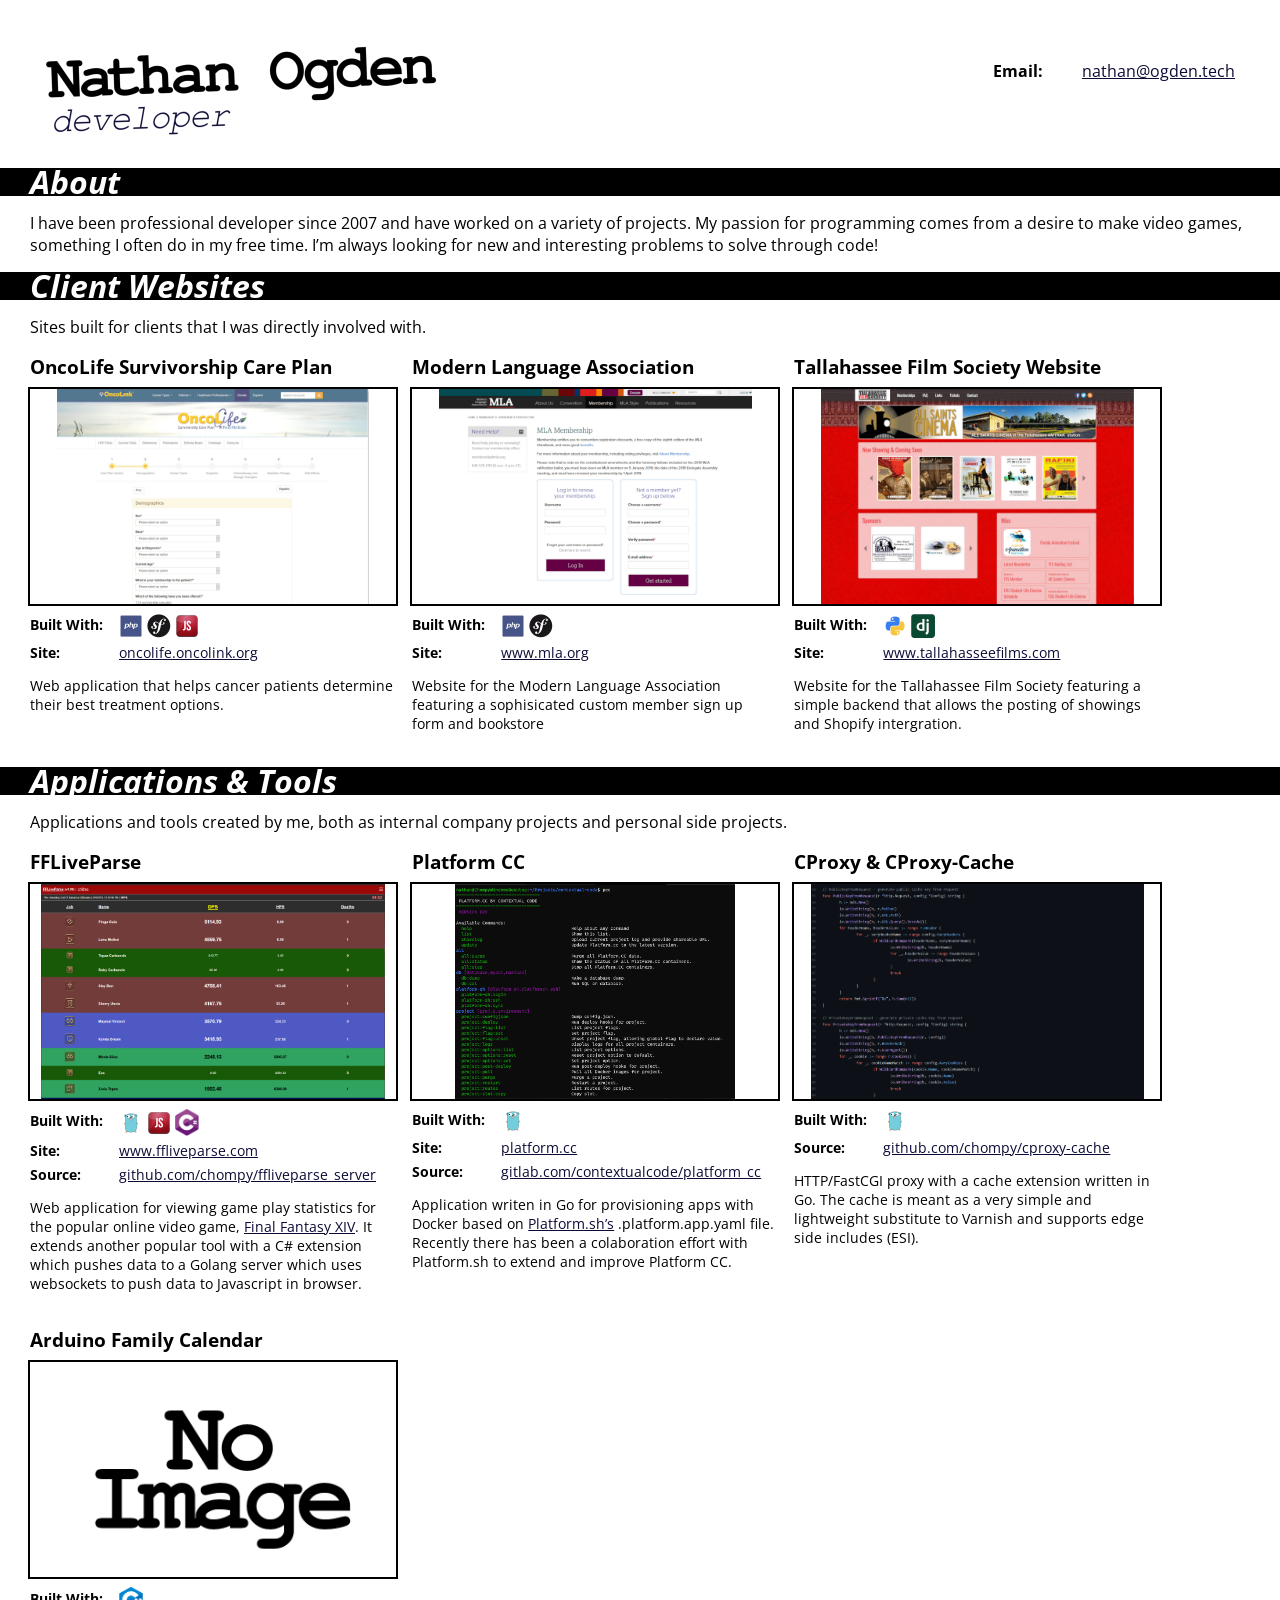
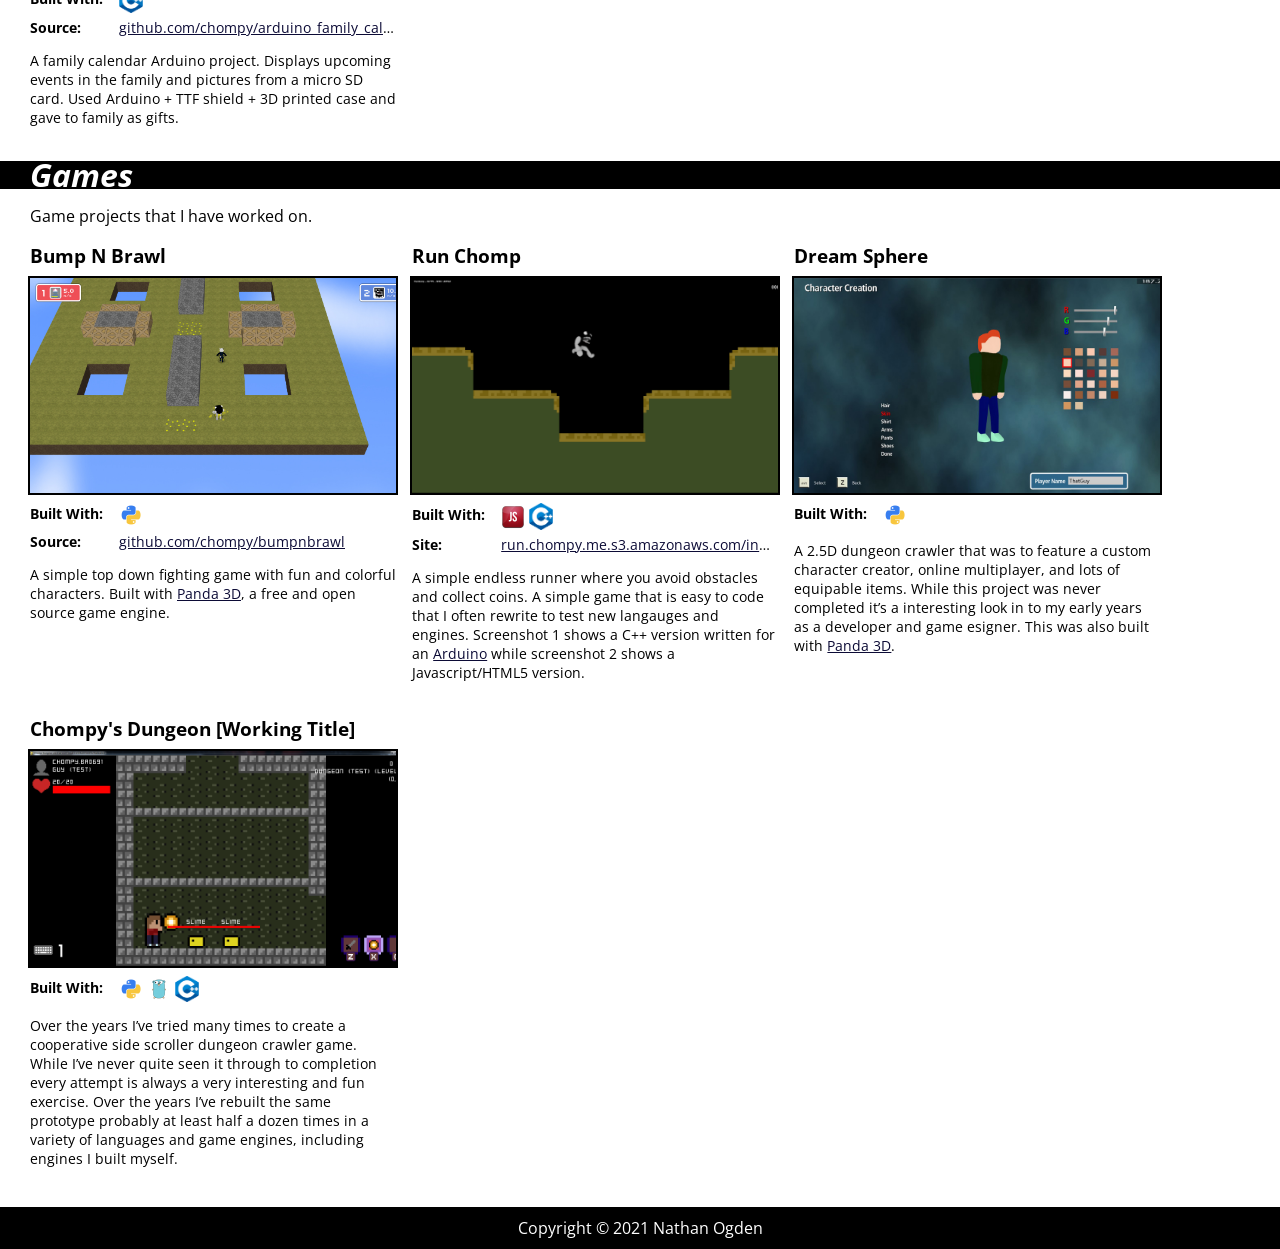
==== index.html @ 4680f582 "initial commit, translated personal website to go static site generator" ====
<!DOCTYPE html>
<html>
    <head>
        <title>Nathan Ogden</title>
        <link rel="apple-touch-icon" sizes="180x180" href="static/img/apple-touch-icon.png">
        <link rel="icon" type="image/png" sizes="32x32" href="static/img/favicon-32x32.png">
        <link rel="icon" type="image/png" sizes="16x16" href="static/img/favicon-16x16.png">
        <link rel="manifest" href="static/img/site.webmanifest">
        <link rel="mask-icon" href="static/img/safari-pinned-tab.svg" color="#000000">
        <meta name="msapplication-TileColor" content="#00aba9">
        <meta name="theme-color" content="#ffffff">
        <meta name="viewport" content="width=device-width, initial-scale=1">
        <link href="https://fonts.googleapis.com/css?family=Open+Sans:400,400i,700i&display=swap" rel="stylesheet"> 
        <link rel="stylesheet" type="text/css" href="static/css/site.css" />
    </head>
    <body>
        <div id="container">
            <div id="head">
                <img src="static/img/logo.png" alt="Nathan Ogden - Developer" title="Nathan Ogden - Developer" />
                <div id="contact">
                    <div class="value">
                        <strong>Email:</strong>
                        <a href="mailto:nathan@ogden.tech">nathan@ogden.tech</a>
                    </div>
                </div>
            </div>
            <div id="intro">
                <h2>About</h2>
                <p>
                    <p>I have been professional developer since 2007 and have worked on a variety of projects. My
passion for programming comes from a desire to make video games, something I often do in my
free time. I&rsquo;m always looking for new and interesting problems to solve through code!</p>

                </p>
            </div>
            <div id="portfolio">
                
                    <div class="category category-client">
                        <h2>Client Websites</h2>
                        <p><p>Sites built for clients that I was directly involved with.</p>
</p>
                        <div class="items">
                            
                                
                                    <div class="item">
                                        <h3>OncoLife Survivorship Care Plan</h3>
                                        <div class="images">
                                            
                                            
                                                <a data-fslightbox="OncoLife Survivorship Care Plan" href="static/img/screenshots/oncolife1.jpg">
                                                    <img src="static/img/screenshots/oncolife1.jpg" />
                                                </a>
                                            
                                            
                                        </div>
                                        <div class="tags value">
                                            <strong>Built With:</strong>
                                            
                                                <img src="static/img/langs/php.png" alt="php" title="php" />
                                            
                                                <img src="static/img/langs/symfony.png" alt="symfony" title="symfony" />
                                            
                                                <img src="static/img/langs/javascript.png" alt="javascript" title="javascript" />
                                            
                                        </div>
                                        
                                            <div class="url value">
                                                <strong>Site:</strong>
                                                <a href="https://oncolife.oncolink.org">oncolife.oncolink.org</a>
                                            </div>
                                        
                                        
                                                                                
                                            <div class="desc"><p><p>Web application that helps cancer patients determine their best treatment options.</p>
</p></div>
                                        

                                    </div>
                                
                            
                                
                                    <div class="item">
                                        <h3>Modern Language Association</h3>
                                        <div class="images">
                                            
                                            
                                                <a data-fslightbox="Modern Language Association" href="static/img/screenshots/mla1.jpg">
                                                    <img src="static/img/screenshots/mla1.jpg" />
                                                </a>
                                            
                                            
                                        </div>
                                        <div class="tags value">
                                            <strong>Built With:</strong>
                                            
                                                <img src="static/img/langs/php.png" alt="php" title="php" />
                                            
                                                <img src="static/img/langs/symfony.png" alt="symfony" title="symfony" />
                                            
                                        </div>
                                        
                                            <div class="url value">
                                                <strong>Site:</strong>
                                                <a href="https://www.mla.org">www.mla.org</a>
                                            </div>
                                        
                                        
                                                                                
                                            <div class="desc"><p><p>Website for the Modern Language Association featuring a sophisicated custom member sign up form and bookstore</p>
</p></div>
                                        

                                    </div>
                                
                            
                                
                                    <div class="item">
                                        <h3>Tallahassee Film Society Website</h3>
                                        <div class="images">
                                            
                                            
                                                <a data-fslightbox="Tallahassee Film Society Website" href="static/img/screenshots/tfs1.jpg">
                                                    <img src="static/img/screenshots/tfs1.jpg" />
                                                </a>
                                            
                                            
                                        </div>
                                        <div class="tags value">
                                            <strong>Built With:</strong>
                                            
                                                <img src="static/img/langs/python.png" alt="python" title="python" />
                                            
                                                <img src="static/img/langs/django.png" alt="django" title="django" />
                                            
                                        </div>
                                        
                                            <div class="url value">
                                                <strong>Site:</strong>
                                                <a href="https://www.tallahasseefilms.com">www.tallahasseefilms.com</a>
                                            </div>
                                        
                                        
                                                                                
                                            <div class="desc"><p><p>Website for the Tallahassee Film Society featuring a simple backend that allows the posting of showings and Shopify intergration.</p>
</p></div>
                                        

                                    </div>
                                
                            
                                
                            
                                
                            
                                
                            
                                
                            
                                
                            
                                
                            
                                
                            
                                
                            
                        </div>
                    </div>
                
                    <div class="category category-app">
                        <h2>Applications &amp; Tools</h2>
                        <p><p>Applications and tools created by me, both as internal company projects and personal side projects.</p>
</p>
                        <div class="items">
                            
                                
                            
                                
                            
                                
                            
                                
                                    <div class="item">
                                        <h3>FFLiveParse</h3>
                                        <div class="images">
                                            
                                            
                                                <a data-fslightbox="FFLiveParse" href="static/img/screenshots/ffliveparse1.png">
                                                    <img src="static/img/screenshots/ffliveparse1.png" />
                                                </a>
                                            
                                                <a data-fslightbox="FFLiveParse" href="static/img/screenshots/ffliveparse2.png">
                                                    <img src="static/img/screenshots/ffliveparse2.png" />
                                                </a>
                                            
                                            
                                        </div>
                                        <div class="tags value">
                                            <strong>Built With:</strong>
                                            
                                                <img src="static/img/langs/golang.png" alt="golang" title="golang" />
                                            
                                                <img src="static/img/langs/javascript.png" alt="javascript" title="javascript" />
                                            
                                                <img src="static/img/langs/csharp.png" alt="csharp" title="csharp" />
                                            
                                        </div>
                                        
                                            <div class="url value">
                                                <strong>Site:</strong>
                                                <a href="https://www.ffliveparse.com">www.ffliveparse.com</a>
                                            </div>
                                        
                                        
                                        <div class="git value">
                                            <strong>Source:</strong>
                                            <a href="https://github.com/chompy/ffliveparse_server">github.com/chompy/ffliveparse_server</a>
                                        </div>
                                        
                                                                                
                                            <div class="desc"><p><p>Web application for viewing game play statistics for the popular online video game,
<a href="https://www.finalfantasyxiv.com/">Final Fantasy XIV</a>. It extends another popular
tool with a C# extension which pushes data to a Golang server which uses websockets
to push data to Javascript in browser.</p>
</p></div>
                                        

                                    </div>
                                
                            
                                
                                    <div class="item">
                                        <h3>Platform CC</h3>
                                        <div class="images">
                                            
                                            
                                                <a data-fslightbox="Platform CC" href="static/img/screenshots/pcc1.png">
                                                    <img src="static/img/screenshots/pcc1.png" />
                                                </a>
                                            
                                            
                                        </div>
                                        <div class="tags value">
                                            <strong>Built With:</strong>
                                            
                                                <img src="static/img/langs/golang.png" alt="golang" title="golang" />
                                            
                                        </div>
                                        
                                            <div class="url value">
                                                <strong>Site:</strong>
                                                <a href="https://platform.cc">platform.cc</a>
                                            </div>
                                        
                                        
                                        <div class="git value">
                                            <strong>Source:</strong>
                                            <a href="https://gitlab.com/contextualcode/platform_cc">gitlab.com/contextualcode/platform_cc</a>
                                        </div>
                                        
                                                                                
                                            <div class="desc"><p><p>Application writen in Go for provisioning apps with Docker based on <a href="https://platform.sh/">Platform.sh&rsquo;s</a> .platform.app.yaml file.
Recently there has been a colaboration effort with Platform.sh to extend and improve Platform CC.</p>
</p></div>
                                        

                                    </div>
                                
                            
                                
                                    <div class="item">
                                        <h3>CProxy &amp; CProxy-Cache</h3>
                                        <div class="images">
                                            
                                            
                                                <a data-fslightbox="CProxy &amp; CProxy-Cache" href="static/img/screenshots/cproxy1.png">
                                                    <img src="static/img/screenshots/cproxy1.png" />
                                                </a>
                                            
                                            
                                        </div>
                                        <div class="tags value">
                                            <strong>Built With:</strong>
                                            
                                                <img src="static/img/langs/golang.png" alt="golang" title="golang" />
                                            
                                        </div>
                                        
                                        
                                        <div class="git value">
                                            <strong>Source:</strong>
                                            <a href="https://github.com/chompy/cproxy-cache">github.com/chompy/cproxy-cache</a>
                                        </div>
                                        
                                                                                
                                            <div class="desc"><p><p>HTTP/FastCGI proxy with a cache extension written in Go. The cache is meant
as a very simple and lightweight substitute to Varnish and supports edge side includes (ESI).</p>
</p></div>
                                        

                                    </div>
                                
                            
                                
                                    <div class="item">
                                        <h3>Arduino Family Calendar</h3>
                                        <div class="images">
                                            
                                                <img src="/static/img/no_image.png" alt="No Image" />
                                            
                                        </div>
                                        <div class="tags value">
                                            <strong>Built With:</strong>
                                            
                                                <img src="static/img/langs/cpp.png" alt="cpp" title="cpp" />
                                            
                                        </div>
                                        
                                        
                                        <div class="git value">
                                            <strong>Source:</strong>
                                            <a href="https://github.com/chompy/arduino_family_calendar">github.com/chompy/arduino_family_calendar</a>
                                        </div>
                                        
                                                                                
                                            <div class="desc"><p><p>A family calendar Arduino project. Displays upcoming events in the family and pictures
from a micro SD card. Used Arduino + TTF shield + 3D printed case and gave to family as gifts.</p>
</p></div>
                                        

                                    </div>
                                
                            
                                
                            
                                
                            
                                
                            
                                
                            
                        </div>
                    </div>
                
                    <div class="category category-game">
                        <h2>Games</h2>
                        <p><p>Game projects that I have worked on.</p>
</p>
                        <div class="items">
                            
                                
                            
                                
                            
                                
                            
                                
                            
                                
                            
                                
                            
                                
                            
                                
                                    <div class="item">
                                        <h3>Bump N Brawl</h3>
                                        <div class="images">
                                            
                                            
                                                <a data-fslightbox="Bump N Brawl" href="static/img/screenshots/bnb1.jpg">
                                                    <img src="static/img/screenshots/bnb1.jpg" />
                                                </a>
                                            
                                                <a data-fslightbox="Bump N Brawl" href="static/img/screenshots/bnb2.jpg">
                                                    <img src="static/img/screenshots/bnb2.jpg" />
                                                </a>
                                            
                                                <a data-fslightbox="Bump N Brawl" href="static/img/screenshots/bnb3.jpg">
                                                    <img src="static/img/screenshots/bnb3.jpg" />
                                                </a>
                                            
                                                <a data-fslightbox="Bump N Brawl" href="static/img/screenshots/bnb4.jpg">
                                                    <img src="static/img/screenshots/bnb4.jpg" />
                                                </a>
                                            
                                            
                                        </div>
                                        <div class="tags value">
                                            <strong>Built With:</strong>
                                            
                                                <img src="static/img/langs/python.png" alt="python" title="python" />
                                            
                                        </div>
                                        
                                        
                                        <div class="git value">
                                            <strong>Source:</strong>
                                            <a href="https://github.com/chompy/bumpnbrawl">github.com/chompy/bumpnbrawl</a>
                                        </div>
                                        
                                                                                
                                            <div class="desc"><p><p>A simple top down fighting game with fun and colorful characters.
Built with <a href="https://www.panda3d.org/">Panda 3D</a>, a free and open source game engine.</p>
</p></div>
                                        

                                    </div>
                                
                            
                                
                                    <div class="item">
                                        <h3>Run Chomp</h3>
                                        <div class="images">
                                            
                                            
                                                <a data-fslightbox="Run Chomp" href="static/img/screenshots/rc1.png">
                                                    <img src="static/img/screenshots/rc1.png" />
                                                </a>
                                            
                                                <a data-fslightbox="Run Chomp" href="static/img/screenshots/rc2.jpg">
                                                    <img src="static/img/screenshots/rc2.jpg" />
                                                </a>
                                            
                                            
                                        </div>
                                        <div class="tags value">
                                            <strong>Built With:</strong>
                                            
                                                <img src="static/img/langs/javascript.png" alt="javascript" title="javascript" />
                                            
                                                <img src="static/img/langs/cpp.png" alt="cpp" title="cpp" />
                                            
                                        </div>
                                        
                                            <div class="url value">
                                                <strong>Site:</strong>
                                                <a href="https://run.chompy.me.s3.amazonaws.com/index.html">run.chompy.me.s3.amazonaws.com/index.html</a>
                                            </div>
                                        
                                        
                                                                                
                                            <div class="desc"><p><p>A simple endless runner where you avoid obstacles and collect coins. A simple
game that is easy to code that I often rewrite to test new langauges and
engines. Screenshot 1 shows a C++ version written for an <a href="https://www.arduino.cc/">Arduino</a>
while screenshot 2 shows a Javascript/HTML5 version.</p>
</p></div>
                                        

                                    </div>
                                
                            
                                
                                    <div class="item">
                                        <h3>Dream Sphere</h3>
                                        <div class="images">
                                            
                                            
                                                <a data-fslightbox="Dream Sphere" href="static/img/screenshots/ds1.jpg">
                                                    <img src="static/img/screenshots/ds1.jpg" />
                                                </a>
                                            
                                                <a data-fslightbox="Dream Sphere" href="static/img/screenshots/ds2.jpg">
                                                    <img src="static/img/screenshots/ds2.jpg" />
                                                </a>
                                            
                                            
                                        </div>
                                        <div class="tags value">
                                            <strong>Built With:</strong>
                                            
                                                <img src="static/img/langs/python.png" alt="python" title="python" />
                                            
                                        </div>
                                        
                                        
                                                                                
                                            <div class="desc"><p><p>A 2.5D dungeon crawler that was to feature a custom character creator, online
multiplayer, and lots of equipable items. While this project was never completed
it&rsquo;s a interesting look in to my early years as a developer and game
esigner. This was also built with <a href="https://www.panda3d.org/">Panda 3D</a>.</p>
</p></div>
                                        

                                    </div>
                                
                            
                                
                                    <div class="item">
                                        <h3>Chompy&#39;s Dungeon [Working Title]</h3>
                                        <div class="images">
                                            
                                            
                                                <a data-fslightbox="Chompy&#39;s Dungeon [Working Title]" href="static/img/screenshots/cd1.png">
                                                    <img src="static/img/screenshots/cd1.png" />
                                                </a>
                                            
                                                <a data-fslightbox="Chompy&#39;s Dungeon [Working Title]" href="static/img/screenshots/cd2.png">
                                                    <img src="static/img/screenshots/cd2.png" />
                                                </a>
                                            
                                                <a data-fslightbox="Chompy&#39;s Dungeon [Working Title]" href="static/img/screenshots/cd3.png">
                                                    <img src="static/img/screenshots/cd3.png" />
                                                </a>
                                            
                                            
                                        </div>
                                        <div class="tags value">
                                            <strong>Built With:</strong>
                                            
                                                <img src="static/img/langs/python.png" alt="python" title="python" />
                                            
                                                <img src="static/img/langs/golang.png" alt="golang" title="golang" />
                                            
                                                <img src="static/img/langs/cpp.png" alt="cpp" title="cpp" />
                                            
                                        </div>
                                        
                                        
                                                                                
                                            <div class="desc"><p><p>Over the years I&rsquo;ve tried many times to create a cooperative side scroller
dungeon crawler game. While I&rsquo;ve never quite seen it through to completion
every attempt is always a very interesting and fun exercise. Over the years
I&rsquo;ve rebuilt the same prototype probably at least half a dozen times in a
variety of languages and game engines, including engines I built myself.</p>
</p></div>
                                        

                                    </div>
                                
                            
                        </div>
                    </div>
                
            </div>
            <div id="footer">
                Copyright &copy; 2021 Nathan Ogden
            </div>
        </div>
        <script type="text/javascript" src="static/js/fslightbox.js"></script>
    </body>
</html>
---- static/css/site.css ----
html, body {
    margin: 0;
    font-family: 'Open Sans', 'Lucida Sans', 'Lucida Sans Regular', 'Lucida Grande', 'Lucida Sans Unicode', Geneva, Verdana, sans-serif;
}

a, a:hover, a:visited {
    color: #0c0b36;
}

h2 {
    font-family: 'Open Sans', 'Lucida Sans', 'Lucida Sans Regular', 'Lucida Grande', 'Lucida Sans Unicode', Geneva, Verdana, sans-serif;
    font-style: italic;
    font-weight: bold;
    font-size: 32px;
    max-height: 30px;
    line-height: 27px;
    padding: 0;
    margin: 0;
    background: #000;
    color: #fff;
    border-bottom: 1px solid #000;
    box-shadow: -31px 0px 0px #000, 31px 0px 0px #000;
    max-height: 30px;
    line-height: 27px;
}

.perfundo__image {
    background-repeat: no-repeat;
    background-position: center center;
    background-size: contain;
}

.value {
    font-size: 14px;
}

.value strong {
    display: inline-block;
    width: 85px;
    text-align: left;
}

#container {
    padding: 30px 30px;
    padding-bottom: 0px;
    max-width: 1920px;
    margin: auto;
}

#footer {
    background: #000;
    color: #fff;
    text-align: center;
    padding: 10px;
    box-shadow: -31px 0px 0px #000, 31px 0px 0px #000;
    margin-top: 5px;
}

#head img {
    max-width: 100%;
}

#head #contact {
    float: right;
    margin-top: 30px;
    margin-right: 15px;
}

#head #contact .value {
    font-size: 16px;
}

#intro {
    margin-top: 20px;
}

#portfolio .item {
    max-width: 30%;
    margin-right: 1%;
    display: inline-block;
    margin-bottom: 20px;
    vertical-align: top;
}

#portfolio .item h3 {
    margin: 0;
    margin-bottom: 10px;
}

#portfolio .item .value {
    margin-bottom: 5px;
    vertical-align: middle;
    white-space: nowrap;
    overflow: hidden;
    text-overflow: ellipsis;
}

#portfolio .item .images {
    margin-bottom: 10px;
    width: 100%;
    text-align: center;
    height: 215px;
    overflow: hidden;
    outline: 2px solid #000;
}

#portfolio .item .images a {
    display: none;
}

#portfolio .item .images a:first-child {
    display: block;
}

#portfolio .item .images img {
    max-height: 215px;
    vertical-align: middle;
}

#portfolio .item .tags img {
    max-width: 24px;
    vertical-align: middle;
}

#portfolio .item .desc {
    margin-top: 10px;
    word-wrap: break-word;
    font-size: 14px;
}

@media (max-width: 800px) {
    .value {
        margin-bottom: 5px;
    }
    .value strong {
        display: block;
    }
    #head #contact {
        margin-top: 10px;
    }
    #portfolio .item {
        max-width: 47%;
        margin-right: 2%;
    }
}

@media (max-width: 660px) {
    #head #contact {
        float: none;
    }

    #head #contact .value strong {
        display: inline-block;
    }    
}

@media (max-width: 480px) {
    #portfolio .item {
        max-width: 100%;
        margin-right: 0;
    }
}
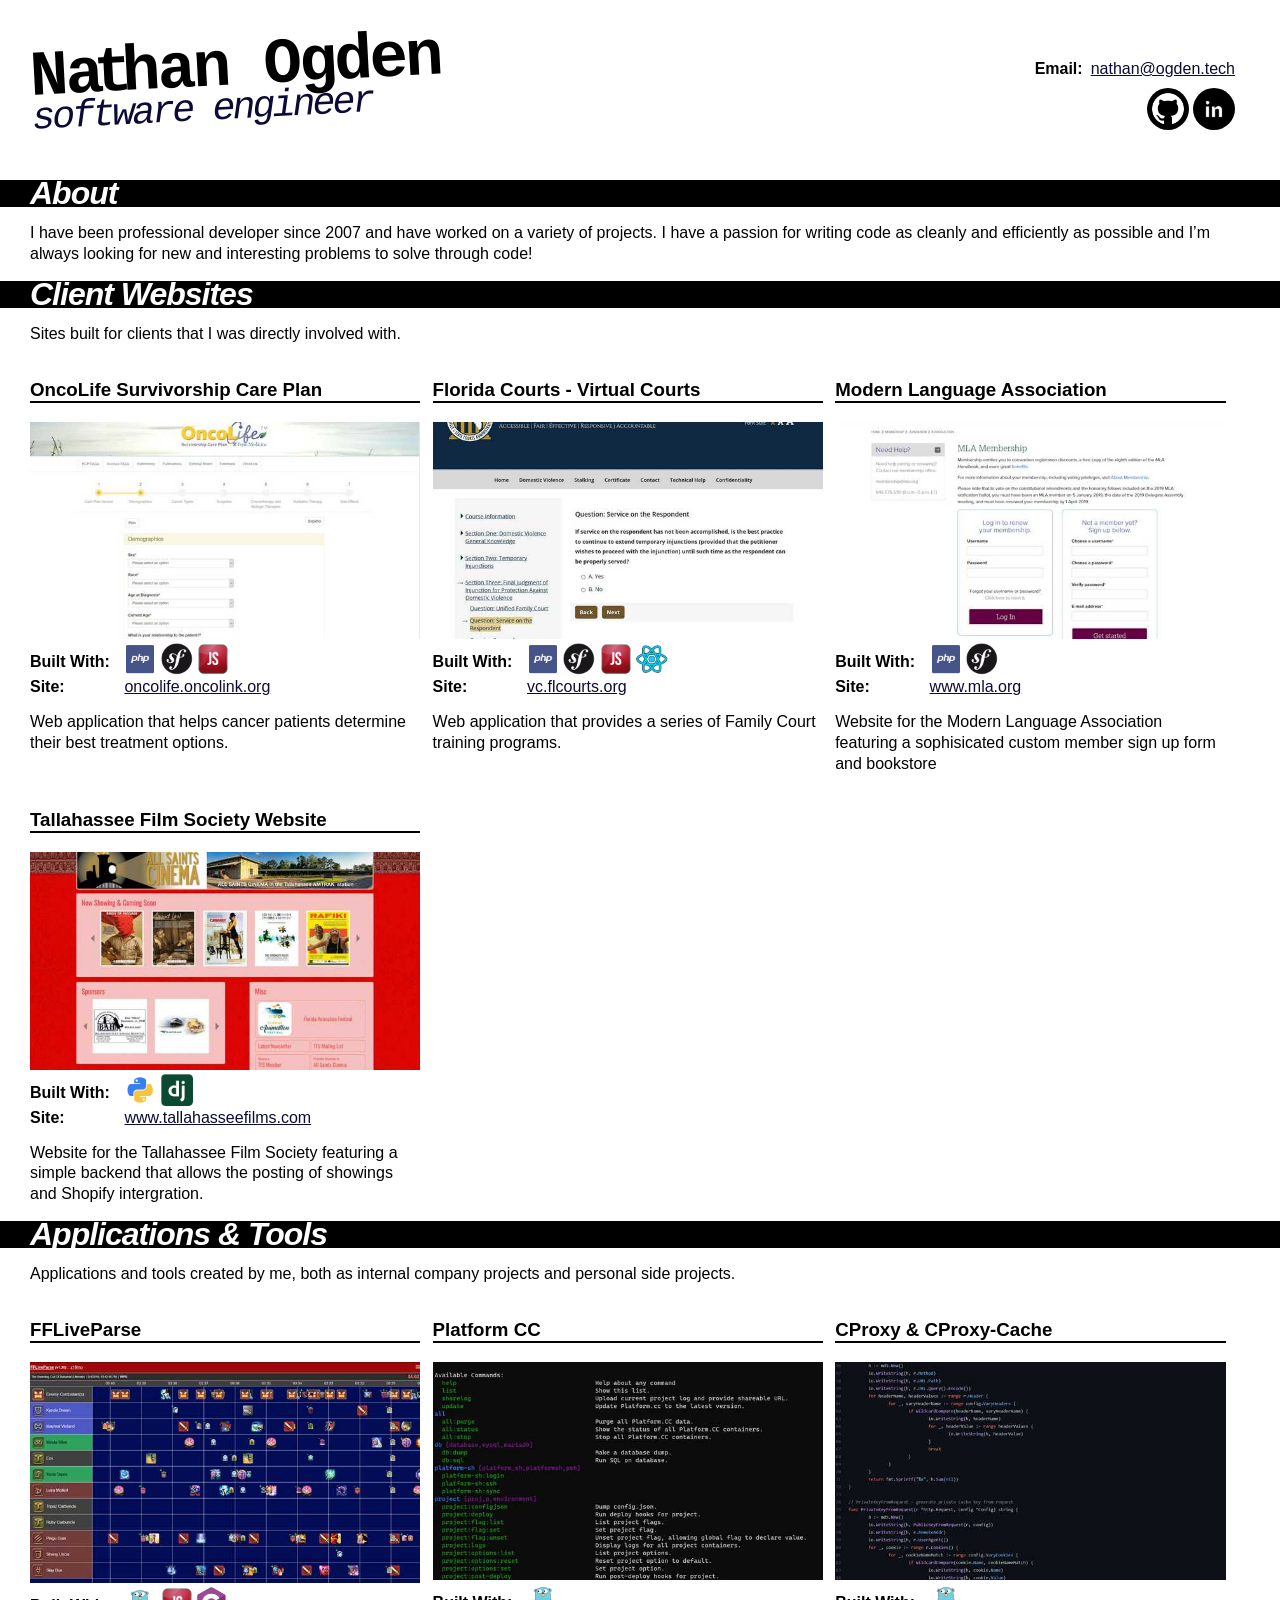
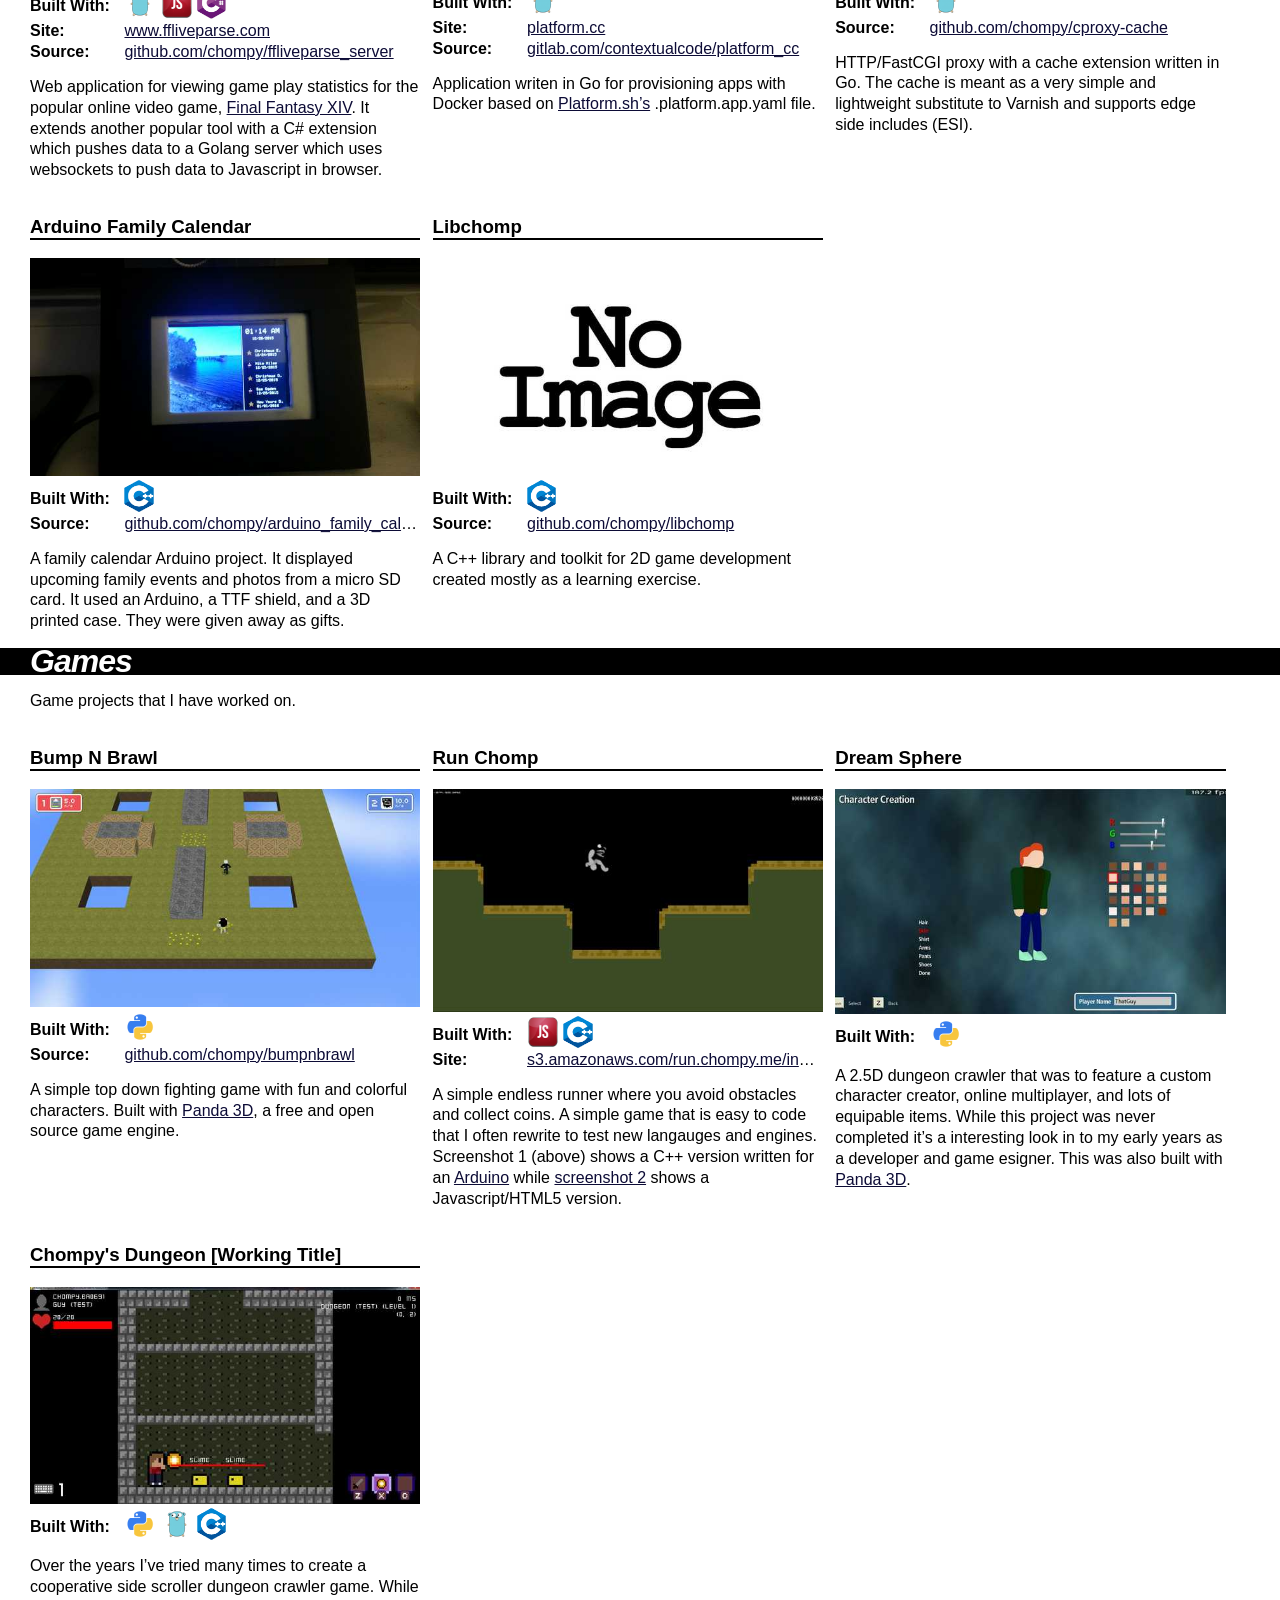
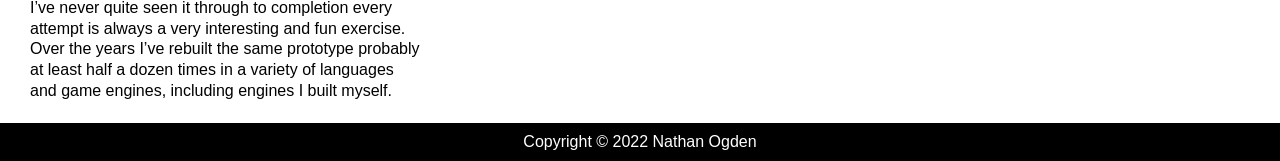
==== commit 202e3111: "built mini site generator, minify css, use shorted tags, ids, classes, images paths, etc; resize and" ====
--- a/index.html
+++ b/index.html
@@ -1,542 +1,58 @@
-<!DOCTYPE html>
-<html>
-    <head>
-        <title>Nathan Ogden</title>
-        <link rel="apple-touch-icon" sizes="180x180" href="static/img/apple-touch-icon.png">
-        <link rel="icon" type="image/png" sizes="32x32" href="static/img/favicon-32x32.png">
-        <link rel="icon" type="image/png" sizes="16x16" href="static/img/favicon-16x16.png">
-        <link rel="manifest" href="static/img/site.webmanifest">
-        <link rel="mask-icon" href="static/img/safari-pinned-tab.svg" color="#000000">
-        <meta name="msapplication-TileColor" content="#00aba9">
-        <meta name="theme-color" content="#ffffff">
-        <meta name="viewport" content="width=device-width, initial-scale=1">
-        <link href="https://fonts.googleapis.com/css?family=Open+Sans:400,400i,700i&display=swap" rel="stylesheet"> 
-        <link rel="stylesheet" type="text/css" href="static/css/site.css" />
-    </head>
-    <body>
-        <div id="container">
-            <div id="head">
-                <img src="static/img/logo.png" alt="Nathan Ogden - Developer" title="Nathan Ogden - Developer" />
-                <div id="contact">
-                    <div class="value">
-                        <strong>Email:</strong>
-                        <a href="mailto:nathan@ogden.tech">nathan@ogden.tech</a>
-                    </div>
-                </div>
-            </div>
-            <div id="intro">
-                <h2>About</h2>
-                <p>
-                    <p>I have been professional developer since 2007 and have worked on a variety of projects. My
-passion for programming comes from a desire to make video games, something I often do in my
-free time. I&rsquo;m always looking for new and interesting problems to solve through code!</p>
-
-                </p>
-            </div>
-            <div id="portfolio">
-                
-                    <div class="category category-client">
-                        <h2>Client Websites</h2>
-                        <p><p>Sites built for clients that I was directly involved with.</p>
-</p>
-                        <div class="items">
-                            
-                                
-                                    <div class="item">
-                                        <h3>OncoLife Survivorship Care Plan</h3>
-                                        <div class="images">
-                                            
-                                            
-                                                <a data-fslightbox="OncoLife Survivorship Care Plan" href="static/img/screenshots/oncolife1.jpg">
-                                                    <img src="static/img/screenshots/oncolife1.jpg" />
-                                                </a>
-                                            
-                                            
-                                        </div>
-                                        <div class="tags value">
-                                            <strong>Built With:</strong>
-                                            
-                                                <img src="static/img/langs/php.png" alt="php" title="php" />
-                                            
-                                                <img src="static/img/langs/symfony.png" alt="symfony" title="symfony" />
-                                            
-                                                <img src="static/img/langs/javascript.png" alt="javascript" title="javascript" />
-                                            
-                                        </div>
-                                        
-                                            <div class="url value">
-                                                <strong>Site:</strong>
-                                                <a href="https://oncolife.oncolink.org">oncolife.oncolink.org</a>
-                                            </div>
-                                        
-                                        
-                                                                                
-                                            <div class="desc"><p><p>Web application that helps cancer patients determine their best treatment options.</p>
-</p></div>
-                                        
-
-                                    </div>
-                                
-                            
-                                
-                                    <div class="item">
-                                        <h3>Modern Language Association</h3>
-                                        <div class="images">
-                                            
-                                            
-                                                <a data-fslightbox="Modern Language Association" href="static/img/screenshots/mla1.jpg">
-                                                    <img src="static/img/screenshots/mla1.jpg" />
-                                                </a>
-                                            
-                                            
-                                        </div>
-                                        <div class="tags value">
-                                            <strong>Built With:</strong>
-                                            
-                                                <img src="static/img/langs/php.png" alt="php" title="php" />
-                                            
-                                                <img src="static/img/langs/symfony.png" alt="symfony" title="symfony" />
-                                            
-                                        </div>
-                                        
-                                            <div class="url value">
-                                                <strong>Site:</strong>
-                                                <a href="https://www.mla.org">www.mla.org</a>
-                                            </div>
-                                        
-                                        
-                                                                                
-                                            <div class="desc"><p><p>Website for the Modern Language Association featuring a sophisicated custom member sign up form and bookstore</p>
-</p></div>
-                                        
-
-                                    </div>
-                                
-                            
-                                
-                                    <div class="item">
-                                        <h3>Tallahassee Film Society Website</h3>
-                                        <div class="images">
-                                            
-                                            
-                                                <a data-fslightbox="Tallahassee Film Society Website" href="static/img/screenshots/tfs1.jpg">
-                                                    <img src="static/img/screenshots/tfs1.jpg" />
-                                                </a>
-                                            
-                                            
-                                        </div>
-                                        <div class="tags value">
-                                            <strong>Built With:</strong>
-                                            
-                                                <img src="static/img/langs/python.png" alt="python" title="python" />
-                                            
-                                                <img src="static/img/langs/django.png" alt="django" title="django" />
-                                            
-                                        </div>
-                                        
-                                            <div class="url value">
-                                                <strong>Site:</strong>
-                                                <a href="https://www.tallahasseefilms.com">www.tallahasseefilms.com</a>
-                                            </div>
-                                        
-                                        
-                                                                                
-                                            <div class="desc"><p><p>Website for the Tallahassee Film Society featuring a simple backend that allows the posting of showings and Shopify intergration.</p>
-</p></div>
-                                        
-
-                                    </div>
-                                
-                            
-                                
-                            
-                                
-                            
-                                
-                            
-                                
-                            
-                                
-                            
-                                
-                            
-                                
-                            
-                                
-                            
-                        </div>
-                    </div>
-                
-                    <div class="category category-app">
-                        <h2>Applications &amp; Tools</h2>
-                        <p><p>Applications and tools created by me, both as internal company projects and personal side projects.</p>
-</p>
-                        <div class="items">
-                            
-                                
-                            
-                                
-                            
-                                
-                            
-                                
-                                    <div class="item">
-                                        <h3>FFLiveParse</h3>
-                                        <div class="images">
-                                            
-                                            
-                                                <a data-fslightbox="FFLiveParse" href="static/img/screenshots/ffliveparse1.png">
-                                                    <img src="static/img/screenshots/ffliveparse1.png" />
-                                                </a>
-                                            
-                                                <a data-fslightbox="FFLiveParse" href="static/img/screenshots/ffliveparse2.png">
-                                                    <img src="static/img/screenshots/ffliveparse2.png" />
-                                                </a>
-                                            
-                                            
-                                        </div>
-                                        <div class="tags value">
-                                            <strong>Built With:</strong>
-                                            
-                                                <img src="static/img/langs/golang.png" alt="golang" title="golang" />
-                                            
-                                                <img src="static/img/langs/javascript.png" alt="javascript" title="javascript" />
-                                            
-                                                <img src="static/img/langs/csharp.png" alt="csharp" title="csharp" />
-                                            
-                                        </div>
-                                        
-                                            <div class="url value">
-                                                <strong>Site:</strong>
-                                                <a href="https://www.ffliveparse.com">www.ffliveparse.com</a>
-                                            </div>
-                                        
-                                        
-                                        <div class="git value">
-                                            <strong>Source:</strong>
-                                            <a href="https://github.com/chompy/ffliveparse_server">github.com/chompy/ffliveparse_server</a>
-                                        </div>
-                                        
-                                                                                
-                                            <div class="desc"><p><p>Web application for viewing game play statistics for the popular online video game,
-<a href="https://www.finalfantasyxiv.com/">Final Fantasy XIV</a>. It extends another popular
+<!doctype html><title>Nathan Ogden</title><link rel=icon type=image/png href=i/f/32.png><meta name=viewport content="width=device-width,initial-scale=1"><style>html,body{margin:0;font-family:sans-serif;font-size:1em}a,a:hover,a:visited{color:#0c0b36}#b{padding:30px 30px 0;max-width:1920px;margin:auto}#h{height:170px}#c{float:right;margin:50px 15px 0 0;position:relative;z-index:2;text-align:right}#c b{margin:0 8px 0 0}#c img{margin:10px 0 0;background:#000;border-radius:32px;padding:5px;max-width:32px}#l{font-family:courier new,Courier,monospace;rotate:-3deg;font-size:4em;margin-top:-20px;letter-spacing:-3px}#l f{letter-spacing:-10px}#l i{color:#0c0b36;font-size:.6em;display:block;margin-top:-17px;letter-spacing:-3px}h2{color:#fff;font-size:32px;font-style:italic;background:#000;box-shadow:-31px 0 #000,31px 0 #000;margin:0;letter-spacing:-1px;line-height:27px}h3{border-bottom:2px solid #000}p{line-height:1.3em}.p{display:inline-block;width:32%;margin-right:1%;vertical-align:top}.p img{max-width:100%}.p .lang,.p .url,.p .git{margin-bottom:3px;white-space:nowrap;overflow:hidden;text-overflow:ellipsis}.p b{display:inline-block;width:90px}.p .lang img{max-height:32px;vertical-align:-8px}footer{background:#000;color:#fff;text-align:center;padding:10px;box-shadow:-31px 0 #000,31px 0 #000;margin-top:5px}</style><div id=b><div id=h><div id=c><b>Email:</b><a href=mailto:nathan@ogden.tech>nathan@ogden.tech</a><br><a href=//github.com/chompy><img src=[data-uri] alt=Github></a>
+<a href=//www.linkedin.com/in/nathan-ogden-75a2465b/><img src="[data-uri]" alt=LinkedIn></a></div><div id=l><b>N<f>at</f>han Ogden</b><i>software engineer</i></div></div><h2>About</h2><p><p>I have been professional developer since 2007 and have worked on a variety of projects. I have a passion for
+writing code as cleanly and efficiently as possible and I&rsquo;m always looking for new and interesting
+problems to solve through code!<h2>Client Websites</h2><p><p>Sites built for clients that I was directly involved with.<div class=p><h3>OncoLife Survivorship Care Plan</h3><a href=i/s/oncolife1.jpg target=_blank><img src="[data-uri]"></a><div class=lang><b>Built With:</b>
+<img src="[data-uri]" alt=php title=php>
+<img src=[data-uri] alt=symfony title=symfony>
+<img src=[data-uri] alt=javascript title=javascript></div><div class=url><b>Site:</b>
+<a href=//oncolife.oncolink.org>oncolife.oncolink.org</a></div><p><p>Web application that helps cancer patients determine their best treatment options.</div><div class=p><h3>Florida Courts - Virtual Courts</h3><a href=i/s/vc1.jpg target=_blank><img src=[data-uri]></a><div class=lang><b>Built With:</b>
+<img src="[data-uri]" alt=php title=php>
+<img src=[data-uri] alt=symfony title=symfony>
+<img src=[data-uri] alt=javascript title=javascript>
+<img src=[data-uri] alt=react title=react></div><div class=url><b>Site:</b>
+<a href=//vc.flcourts.org>vc.flcourts.org</a></div><p><p>Web application that provides a series of Family Court training programs.</div><div class=p><h3>Modern Language Association</h3><a href=i/s/mla1.jpg target=_blank><img src="[data-uri]"></a><div class=lang><b>Built With:</b>
+<img src="[data-uri]" alt=php title=php>
+<img src=[data-uri] alt=symfony title=symfony></div><div class=url><b>Site:</b>
+<a href=//www.mla.org>www.mla.org</a></div><p><p>Website for the Modern Language Association featuring a sophisicated custom member sign up form and bookstore</div><div class=p><h3>Tallahassee Film Society Website</h3><a href=i/s/tfs1.jpg target=_blank><img src=[data-uri]></a><div class=lang><b>Built With:</b>
+<img src=[data-uri] alt=python title=python>
+<img src="[data-uri]" alt=django title=django></div><div class=url><b>Site:</b>
+<a href=//www.tallahasseefilms.com>www.tallahasseefilms.com</a></div><p><p>Website for the Tallahassee Film Society featuring a simple backend that allows the posting of showings and Shopify intergration.</div><h2>Applications & Tools</h2><p><p>Applications and tools created by me, both as internal company projects and personal side projects.<div class=p><h3>FFLiveParse</h3><a href=i/s/ffliveparse2.png target=_blank><img src="[data-uri]"></a><div class=lang><b>Built With:</b>
+<img src=[data-uri] alt=golang title=golang>
+<img src=[data-uri] alt=javascript title=javascript>
+<img src="[data-uri]" alt=csharp title=csharp></div><div class=url><b>Site:</b>
+<a href=//www.ffliveparse.com>www.ffliveparse.com</a></div><div class=git><b>Source:</b>
+<a href=//github.com/chompy/ffliveparse_server>github.com/chompy/ffliveparse_server</a></div><p><p>Web application for viewing game play statistics for the popular online video game,
+<a href=https://www.finalfantasyxiv.com/>Final Fantasy XIV</a>. It extends another popular
 tool with a C# extension which pushes data to a Golang server which uses websockets
-to push data to Javascript in browser.</p>
-</p></div>
-                                        
-
-                                    </div>
-                                
-                            
-                                
-                                    <div class="item">
-                                        <h3>Platform CC</h3>
-                                        <div class="images">
-                                            
-                                            
-                                                <a data-fslightbox="Platform CC" href="static/img/screenshots/pcc1.png">
-                                                    <img src="static/img/screenshots/pcc1.png" />
-                                                </a>
-                                            
-                                            
-                                        </div>
-                                        <div class="tags value">
-                                            <strong>Built With:</strong>
-                                            
-                                                <img src="static/img/langs/golang.png" alt="golang" title="golang" />
-                                            
-                                        </div>
-                                        
-                                            <div class="url value">
-                                                <strong>Site:</strong>
-                                                <a href="https://platform.cc">platform.cc</a>
-                                            </div>
-                                        
-                                        
-                                        <div class="git value">
-                                            <strong>Source:</strong>
-                                            <a href="https://gitlab.com/contextualcode/platform_cc">gitlab.com/contextualcode/platform_cc</a>
-                                        </div>
-                                        
-                                                                                
-                                            <div class="desc"><p><p>Application writen in Go for provisioning apps with Docker based on <a href="https://platform.sh/">Platform.sh&rsquo;s</a> .platform.app.yaml file.
-Recently there has been a colaboration effort with Platform.sh to extend and improve Platform CC.</p>
-</p></div>
-                                        
-
-                                    </div>
-                                
-                            
-                                
-                                    <div class="item">
-                                        <h3>CProxy &amp; CProxy-Cache</h3>
-                                        <div class="images">
-                                            
-                                            
-                                                <a data-fslightbox="CProxy &amp; CProxy-Cache" href="static/img/screenshots/cproxy1.png">
-                                                    <img src="static/img/screenshots/cproxy1.png" />
-                                                </a>
-                                            
-                                            
-                                        </div>
-                                        <div class="tags value">
-                                            <strong>Built With:</strong>
-                                            
-                                                <img src="static/img/langs/golang.png" alt="golang" title="golang" />
-                                            
-                                        </div>
-                                        
-                                        
-                                        <div class="git value">
-                                            <strong>Source:</strong>
-                                            <a href="https://github.com/chompy/cproxy-cache">github.com/chompy/cproxy-cache</a>
-                                        </div>
-                                        
-                                                                                
-                                            <div class="desc"><p><p>HTTP/FastCGI proxy with a cache extension written in Go. The cache is meant
-as a very simple and lightweight substitute to Varnish and supports edge side includes (ESI).</p>
-</p></div>
-                                        
-
-                                    </div>
-                                
-                            
-                                
-                                    <div class="item">
-                                        <h3>Arduino Family Calendar</h3>
-                                        <div class="images">
-                                            
-                                                <img src="/static/img/no_image.png" alt="No Image" />
-                                            
-                                        </div>
-                                        <div class="tags value">
-                                            <strong>Built With:</strong>
-                                            
-                                                <img src="static/img/langs/cpp.png" alt="cpp" title="cpp" />
-                                            
-                                        </div>
-                                        
-                                        
-                                        <div class="git value">
-                                            <strong>Source:</strong>
-                                            <a href="https://github.com/chompy/arduino_family_calendar">github.com/chompy/arduino_family_calendar</a>
-                                        </div>
-                                        
-                                                                                
-                                            <div class="desc"><p><p>A family calendar Arduino project. Displays upcoming events in the family and pictures
-from a micro SD card. Used Arduino + TTF shield + 3D printed case and gave to family as gifts.</p>
-</p></div>
-                                        
-
-                                    </div>
-                                
-                            
-                                
-                            
-                                
-                            
-                                
-                            
-                                
-                            
-                        </div>
-                    </div>
-                
-                    <div class="category category-game">
-                        <h2>Games</h2>
-                        <p><p>Game projects that I have worked on.</p>
-</p>
-                        <div class="items">
-                            
-                                
-                            
-                                
-                            
-                                
-                            
-                                
-                            
-                                
-                            
-                                
-                            
-                                
-                            
-                                
-                                    <div class="item">
-                                        <h3>Bump N Brawl</h3>
-                                        <div class="images">
-                                            
-                                            
-                                                <a data-fslightbox="Bump N Brawl" href="static/img/screenshots/bnb1.jpg">
-                                                    <img src="static/img/screenshots/bnb1.jpg" />
-                                                </a>
-                                            
-                                                <a data-fslightbox="Bump N Brawl" href="static/img/screenshots/bnb2.jpg">
-                                                    <img src="static/img/screenshots/bnb2.jpg" />
-                                                </a>
-                                            
-                                                <a data-fslightbox="Bump N Brawl" href="static/img/screenshots/bnb3.jpg">
-                                                    <img src="static/img/screenshots/bnb3.jpg" />
-                                                </a>
-                                            
-                                                <a data-fslightbox="Bump N Brawl" href="static/img/screenshots/bnb4.jpg">
-                                                    <img src="static/img/screenshots/bnb4.jpg" />
-                                                </a>
-                                            
-                                            
-                                        </div>
-                                        <div class="tags value">
-                                            <strong>Built With:</strong>
-                                            
-                                                <img src="static/img/langs/python.png" alt="python" title="python" />
-                                            
-                                        </div>
-                                        
-                                        
-                                        <div class="git value">
-                                            <strong>Source:</strong>
-                                            <a href="https://github.com/chompy/bumpnbrawl">github.com/chompy/bumpnbrawl</a>
-                                        </div>
-                                        
-                                                                                
-                                            <div class="desc"><p><p>A simple top down fighting game with fun and colorful characters.
-Built with <a href="https://www.panda3d.org/">Panda 3D</a>, a free and open source game engine.</p>
-</p></div>
-                                        
-
-                                    </div>
-                                
-                            
-                                
-                                    <div class="item">
-                                        <h3>Run Chomp</h3>
-                                        <div class="images">
-                                            
-                                            
-                                                <a data-fslightbox="Run Chomp" href="static/img/screenshots/rc1.png">
-                                                    <img src="static/img/screenshots/rc1.png" />
-                                                </a>
-                                            
-                                                <a data-fslightbox="Run Chomp" href="static/img/screenshots/rc2.jpg">
-                                                    <img src="static/img/screenshots/rc2.jpg" />
-                                                </a>
-                                            
-                                            
-                                        </div>
-                                        <div class="tags value">
-                                            <strong>Built With:</strong>
-                                            
-                                                <img src="static/img/langs/javascript.png" alt="javascript" title="javascript" />
-                                            
-                                                <img src="static/img/langs/cpp.png" alt="cpp" title="cpp" />
-                                            
-                                        </div>
-                                        
-                                            <div class="url value">
-                                                <strong>Site:</strong>
-                                                <a href="https://run.chompy.me.s3.amazonaws.com/index.html">run.chompy.me.s3.amazonaws.com/index.html</a>
-                                            </div>
-                                        
-                                        
-                                                                                
-                                            <div class="desc"><p><p>A simple endless runner where you avoid obstacles and collect coins. A simple
+to push data to Javascript in browser.</div><div class=p><h3>Platform CC</h3><a href=i/s/pcc1.png target=_blank><img src="[data-uri]"></a><div class=lang><b>Built With:</b>
+<img src=[data-uri] alt=golang title=golang></div><div class=url><b>Site:</b>
+<a href=//platform.cc>platform.cc</a></div><div class=git><b>Source:</b>
+<a href=//gitlab.com/contextualcode/platform_cc>gitlab.com/contextualcode/platform_cc</a></div><p><p>Application writen in Go for provisioning apps with Docker based on <a href=https://platform.sh/>Platform.sh&rsquo;s</a> .platform.app.yaml file.</div><div class=p><h3>CProxy & CProxy-Cache</h3><a href=i/s/cproxy1.png target=_blank><img src=[data-uri]></a><div class=lang><b>Built With:</b>
+<img src=[data-uri] alt=golang title=golang></div><div class=git><b>Source:</b>
+<a href=//github.com/chompy/cproxy-cache>github.com/chompy/cproxy-cache</a></div><p><p>HTTP/FastCGI proxy with a cache extension written in Go. The cache is meant
+as a very simple and lightweight substitute to Varnish and supports edge side includes (ESI).</div><div class=p><h3>Arduino Family Calendar</h3><a href=i/s/fc1.jpg target=_blank><img src=[data-uri]></a><div class=lang><b>Built With:</b>
+<img src="[data-uri]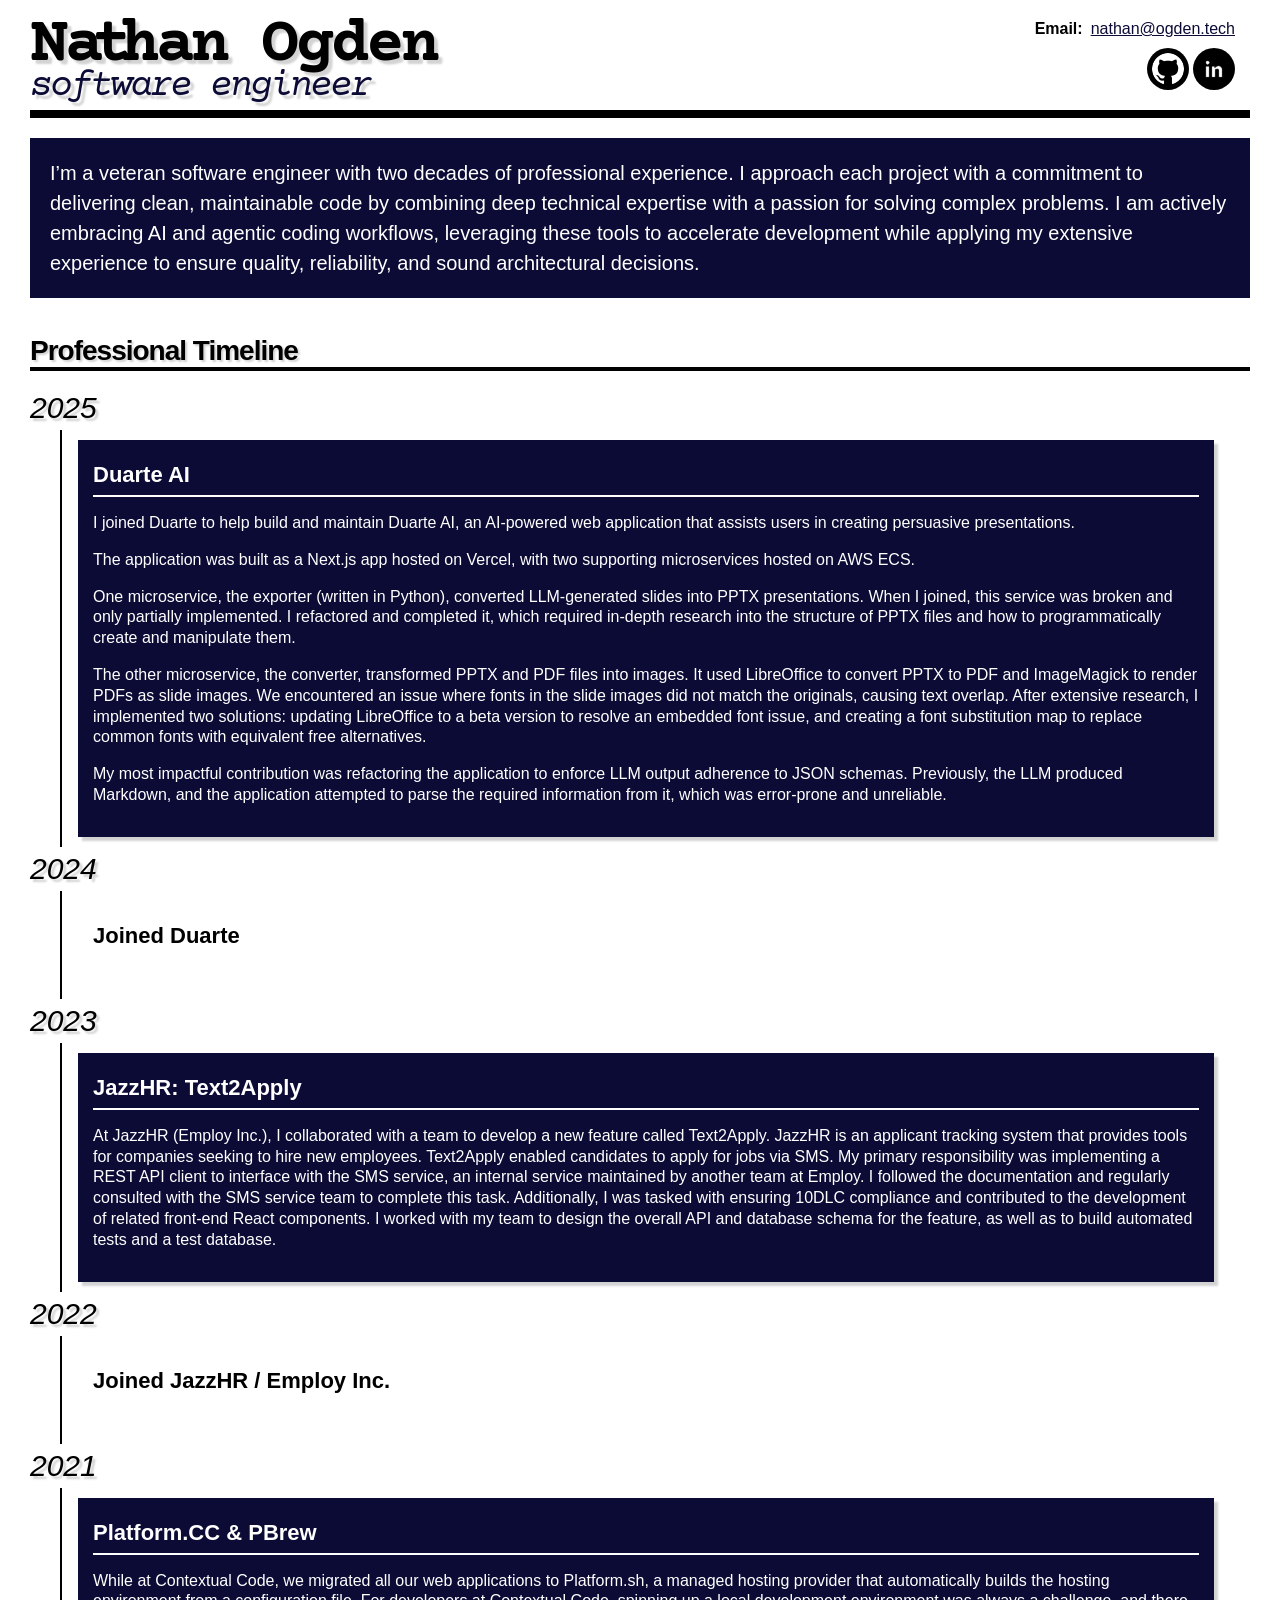
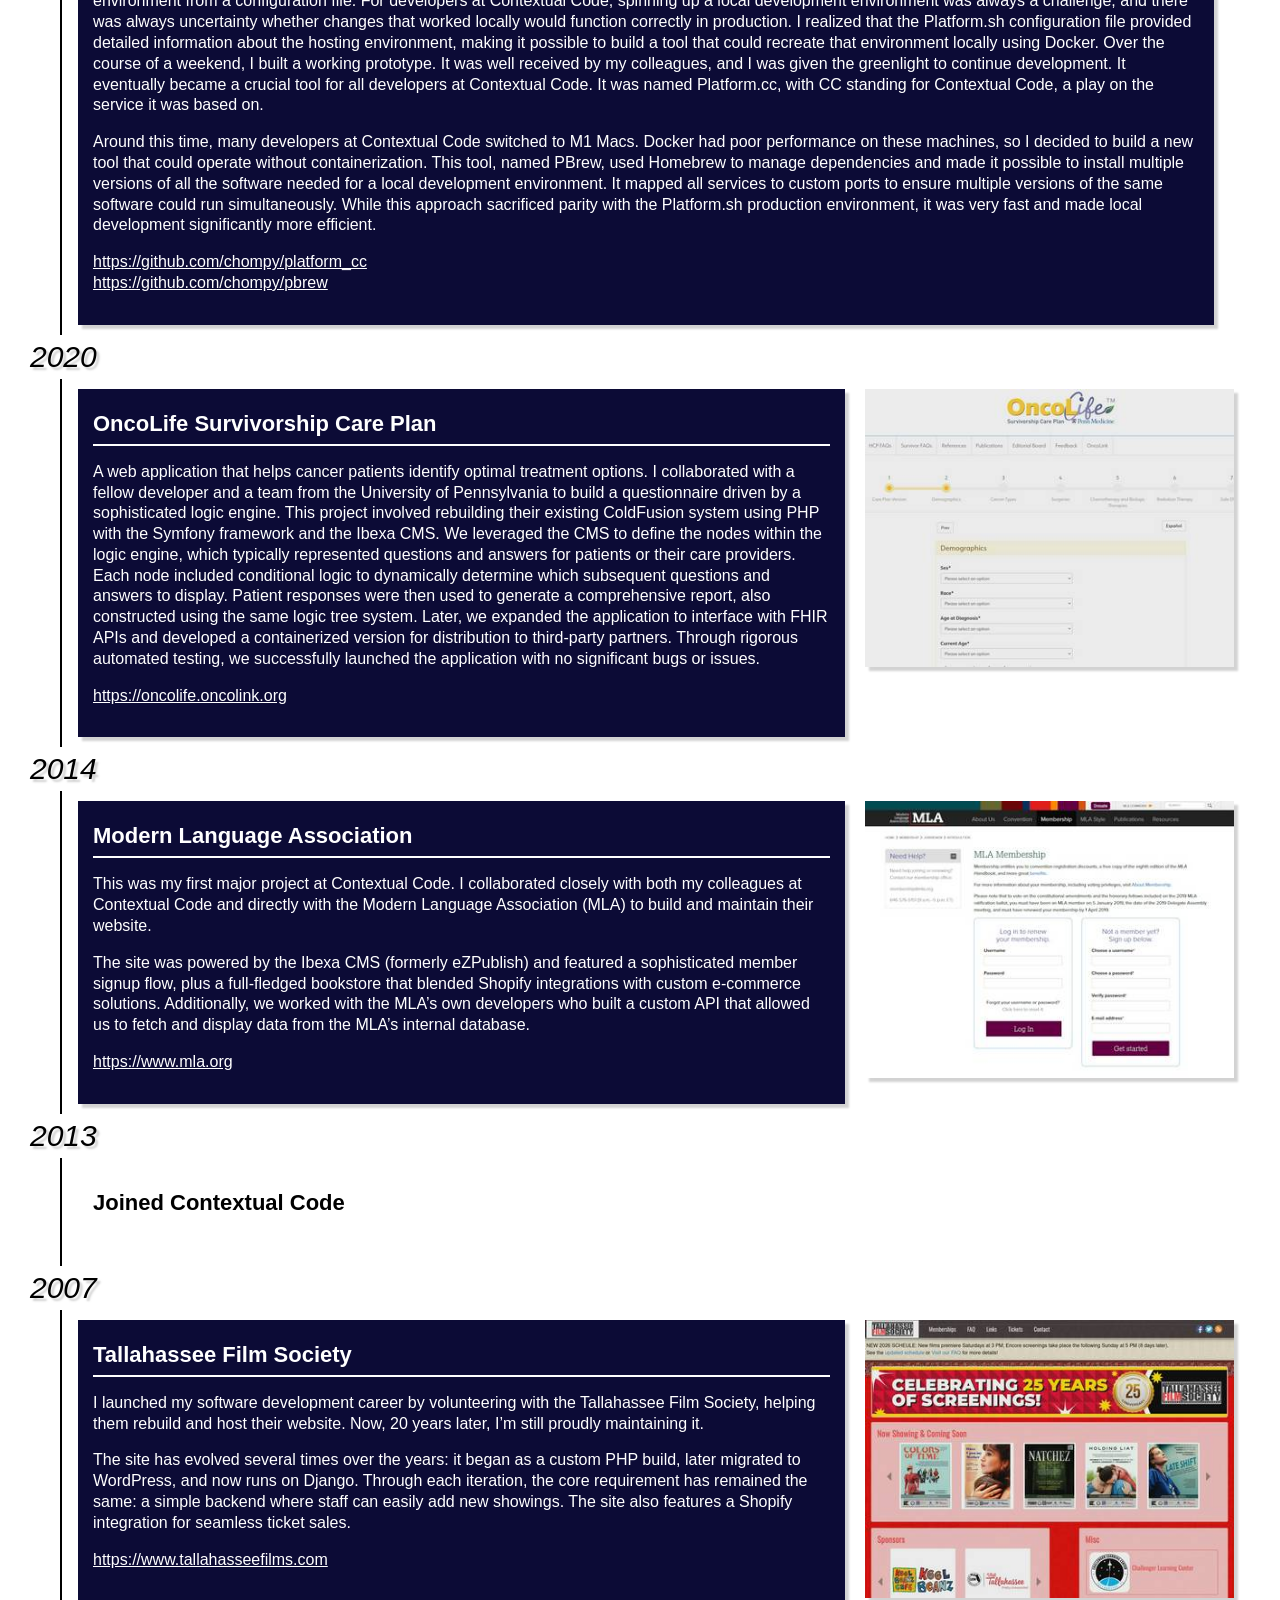
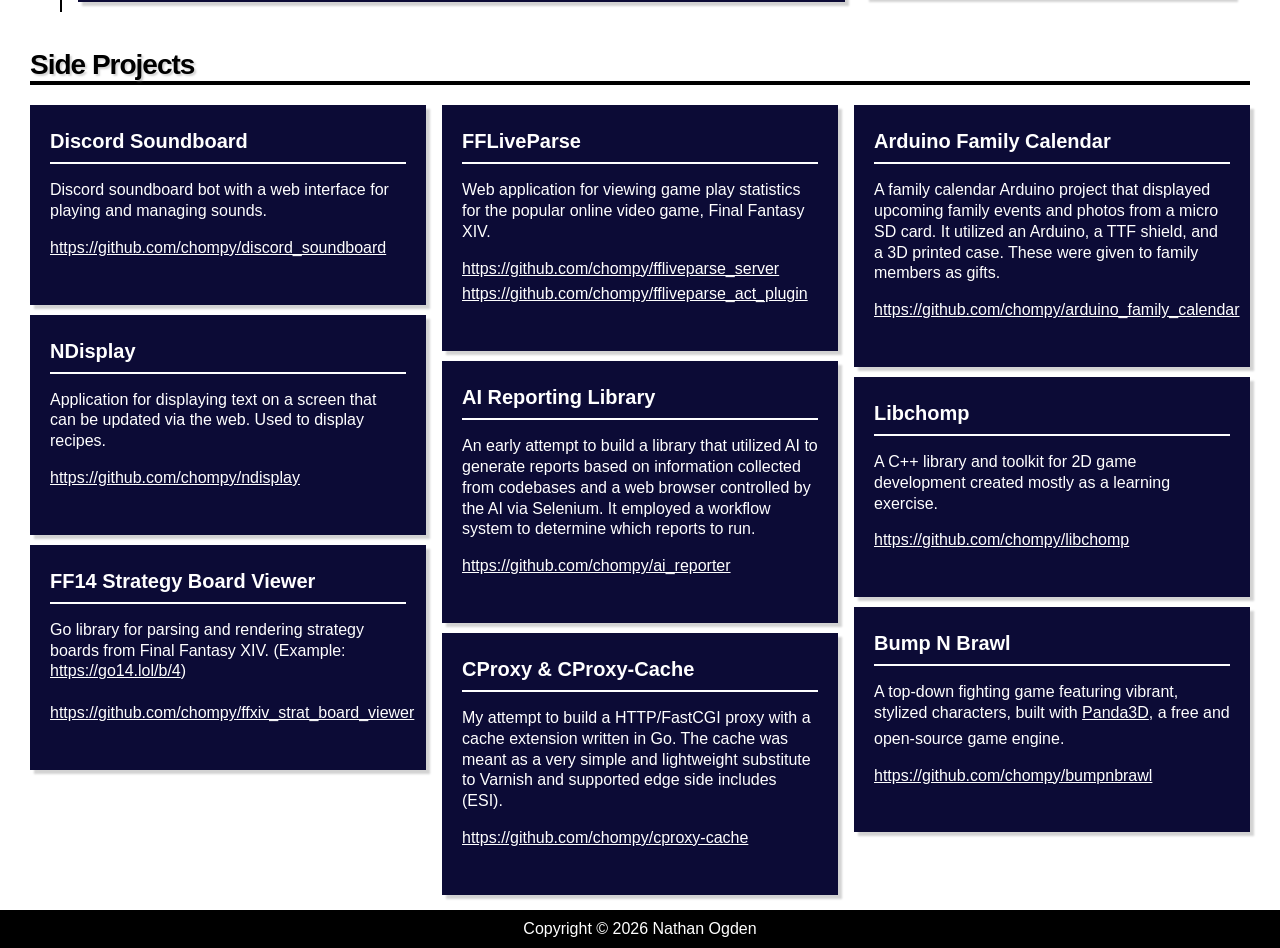
==== commit 507bdd67: "clean up directories and unused file, made side projects and project images responsive and collapse " ====
--- a/index.html
+++ b/index.html
@@ -1,58 +1,50 @@
-<!doctype html><title>Nathan Ogden</title><link rel=icon type=image/png href=i/f/32.png><meta name=viewport content="width=device-width,initial-scale=1"><style>html,body{margin:0;font-family:sans-serif;font-size:1em}a,a:hover,a:visited{color:#0c0b36}#b{padding:30px 30px 0;max-width:1920px;margin:auto}#h{height:170px}#c{float:right;margin:50px 15px 0 0;position:relative;z-index:2;text-align:right}#c b{margin:0 8px 0 0}#c img{margin:10px 0 0;background:#000;border-radius:32px;padding:5px;max-width:32px}#l{font-family:courier new,Courier,monospace;rotate:-3deg;font-size:4em;margin-top:-20px;letter-spacing:-3px}#l f{letter-spacing:-10px}#l i{color:#0c0b36;font-size:.6em;display:block;margin-top:-17px;letter-spacing:-3px}h2{color:#fff;font-size:32px;font-style:italic;background:#000;box-shadow:-31px 0 #000,31px 0 #000;margin:0;letter-spacing:-1px;line-height:27px}h3{border-bottom:2px solid #000}p{line-height:1.3em}.p{display:inline-block;width:32%;margin-right:1%;vertical-align:top}.p img{max-width:100%}.p .lang,.p .url,.p .git{margin-bottom:3px;white-space:nowrap;overflow:hidden;text-overflow:ellipsis}.p b{display:inline-block;width:90px}.p .lang img{max-height:32px;vertical-align:-8px}footer{background:#000;color:#fff;text-align:center;padding:10px;box-shadow:-31px 0 #000,31px 0 #000;margin-top:5px}</style><div id=b><div id=h><div id=c><b>Email:</b><a href=mailto:nathan@ogden.tech>nathan@ogden.tech</a><br><a href=//github.com/chompy><img src=[data-uri] alt=Github></a>
-<a href=//www.linkedin.com/in/nathan-ogden-75a2465b/><img src="[data-uri]" alt=LinkedIn></a></div><div id=l><b>N<f>at</f>han Ogden</b><i>software engineer</i></div></div><h2>About</h2><p><p>I have been professional developer since 2007 and have worked on a variety of projects. I have a passion for
-writing code as cleanly and efficiently as possible and I&rsquo;m always looking for new and interesting
-problems to solve through code!<h2>Client Websites</h2><p><p>Sites built for clients that I was directly involved with.<div class=p><h3>OncoLife Survivorship Care Plan</h3><a href=i/s/oncolife1.jpg target=_blank><img src="[data-uri]"></a><div class=lang><b>Built With:</b>
-<img src="[data-uri]" alt=php title=php>
-<img src=[data-uri] alt=symfony title=symfony>
-<img src=[data-uri] alt=javascript title=javascript></div><div class=url><b>Site:</b>
-<a href=//oncolife.oncolink.org>oncolife.oncolink.org</a></div><p><p>Web application that helps cancer patients determine their best treatment options.</div><div class=p><h3>Florida Courts - Virtual Courts</h3><a href=i/s/vc1.jpg target=_blank><img src=[data-uri]></a><div class=lang><b>Built With:</b>
-<img src="[data-uri]" alt=php title=php>
-<img src=[data-uri] alt=symfony title=symfony>
-<img src=[data-uri] alt=javascript title=javascript>
-<img src=[data-uri] alt=react title=react></div><div class=url><b>Site:</b>
-<a href=//vc.flcourts.org>vc.flcourts.org</a></div><p><p>Web application that provides a series of Family Court training programs.</div><div class=p><h3>Modern Language Association</h3><a href=i/s/mla1.jpg target=_blank><img src="[data-uri]"></a><div class=lang><b>Built With:</b>
-<img src="[data-uri]" alt=php title=php>
-<img src=[data-uri] alt=symfony title=symfony></div><div class=url><b>Site:</b>
-<a href=//www.mla.org>www.mla.org</a></div><p><p>Website for the Modern Language Association featuring a sophisicated custom member sign up form and bookstore</div><div class=p><h3>Tallahassee Film Society Website</h3><a href=i/s/tfs1.jpg target=_blank><img src=[data-uri]></a><div class=lang><b>Built With:</b>
-<img src=[data-uri] alt=python title=python>
-<img src="[data-uri]" alt=django title=django></div><div class=url><b>Site:</b>
-<a href=//www.tallahasseefilms.com>www.tallahasseefilms.com</a></div><p><p>Website for the Tallahassee Film Society featuring a simple backend that allows the posting of showings and Shopify intergration.</div><h2>Applications & Tools</h2><p><p>Applications and tools created by me, both as internal company projects and personal side projects.<div class=p><h3>FFLiveParse</h3><a href=i/s/ffliveparse2.png target=_blank><img src="[data-uri]"></a><div class=lang><b>Built With:</b>
-<img src=[data-uri] alt=golang title=golang>
-<img src=[data-uri] alt=javascript title=javascript>
-<img src="[data-uri]" alt=csharp title=csharp></div><div class=url><b>Site:</b>
-<a href=//www.ffliveparse.com>www.ffliveparse.com</a></div><div class=git><b>Source:</b>
-<a href=//github.com/chompy/ffliveparse_server>github.com/chompy/ffliveparse_server</a></div><p><p>Web application for viewing game play statistics for the popular online video game,
-<a href=https://www.finalfantasyxiv.com/>Final Fantasy XIV</a>. It extends another popular
-tool with a C# extension which pushes data to a Golang server which uses websockets
-to push data to Javascript in browser.</div><div class=p><h3>Platform CC</h3><a href=i/s/pcc1.png target=_blank><img src="[data-uri]"></a><div class=lang><b>Built With:</b>
-<img src=[data-uri] alt=golang title=golang></div><div class=url><b>Site:</b>
-<a href=//platform.cc>platform.cc</a></div><div class=git><b>Source:</b>
-<a href=//gitlab.com/contextualcode/platform_cc>gitlab.com/contextualcode/platform_cc</a></div><p><p>Application writen in Go for provisioning apps with Docker based on <a href=https://platform.sh/>Platform.sh&rsquo;s</a> .platform.app.yaml file.</div><div class=p><h3>CProxy & CProxy-Cache</h3><a href=i/s/cproxy1.png target=_blank><img src=[data-uri]></a><div class=lang><b>Built With:</b>
-<img src=[data-uri] alt=golang title=golang></div><div class=git><b>Source:</b>
-<a href=//github.com/chompy/cproxy-cache>github.com/chompy/cproxy-cache</a></div><p><p>HTTP/FastCGI proxy with a cache extension written in Go. The cache is meant
-as a very simple and lightweight substitute to Varnish and supports edge side includes (ESI).</div><div class=p><h3>Arduino Family Calendar</h3><a href=i/s/fc1.jpg target=_blank><img src=[data-uri]></a><div class=lang><b>Built With:</b>
-<img src="[data-uri]" alt=cpp title=cpp></div><div class=git><b>Source:</b>
-<a href=//github.com/chompy/arduino_family_calendar>github.com/chompy/arduino_family_calendar</a></div><p><p>A family calendar Arduino project. It displayed upcoming family events and photos
-from a micro SD card. It used an Arduino, a TTF shield, and a 3D printed case. They were given away as gifts.</div><div class=p><h3>Libchomp</h3><img src="[data-uri]" alt="No Image"><div class=lang><b>Built With:</b>
-<img src="[data-uri]" alt=cpp title=cpp></div><div class=git><b>Source:</b>
-<a href=//github.com/chompy/libchomp>github.com/chompy/libchomp</a></div><p><p>A C++ library and toolkit for 2D game development created mostly as a learning exercise.</div><h2>Games</h2><p><p>Game projects that I have worked on.<div class=p><h3>Bump N Brawl</h3><a href=i/s/bnb1.jpg target=_blank><img src="[data-uri]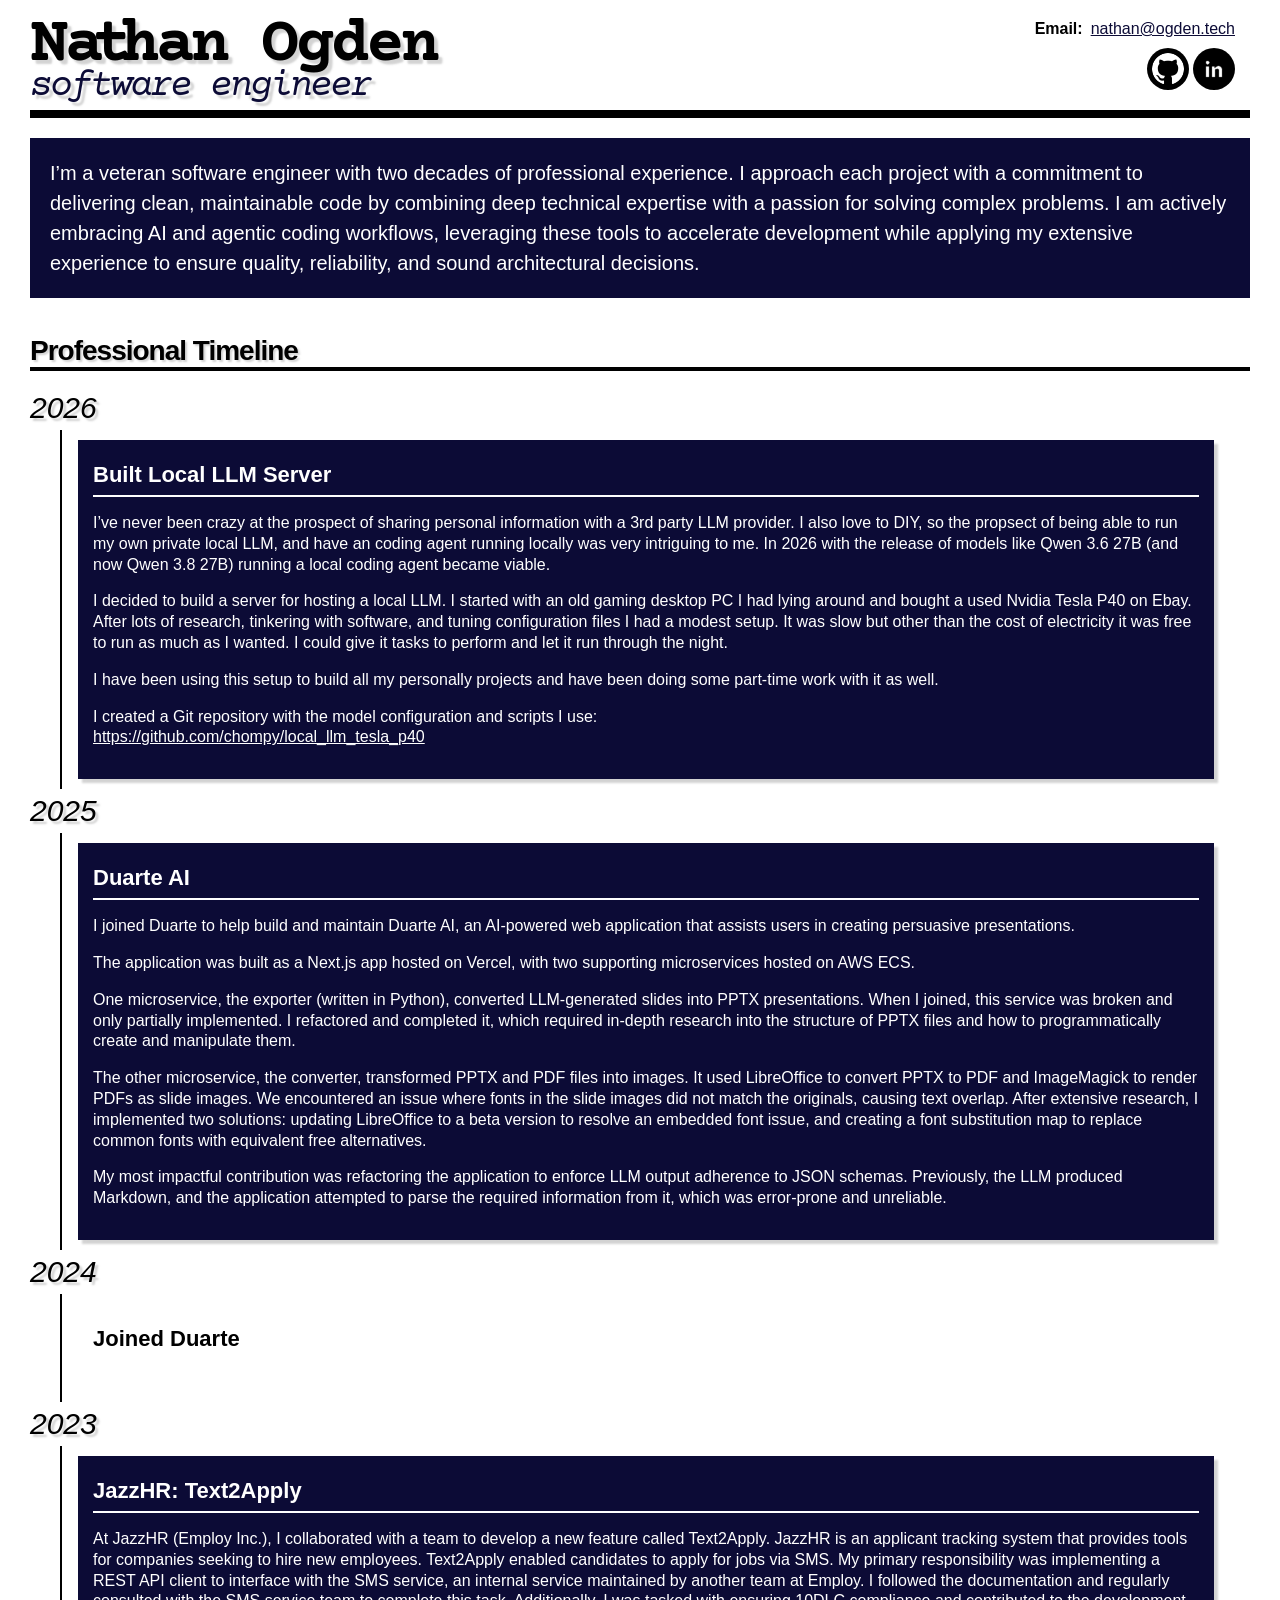
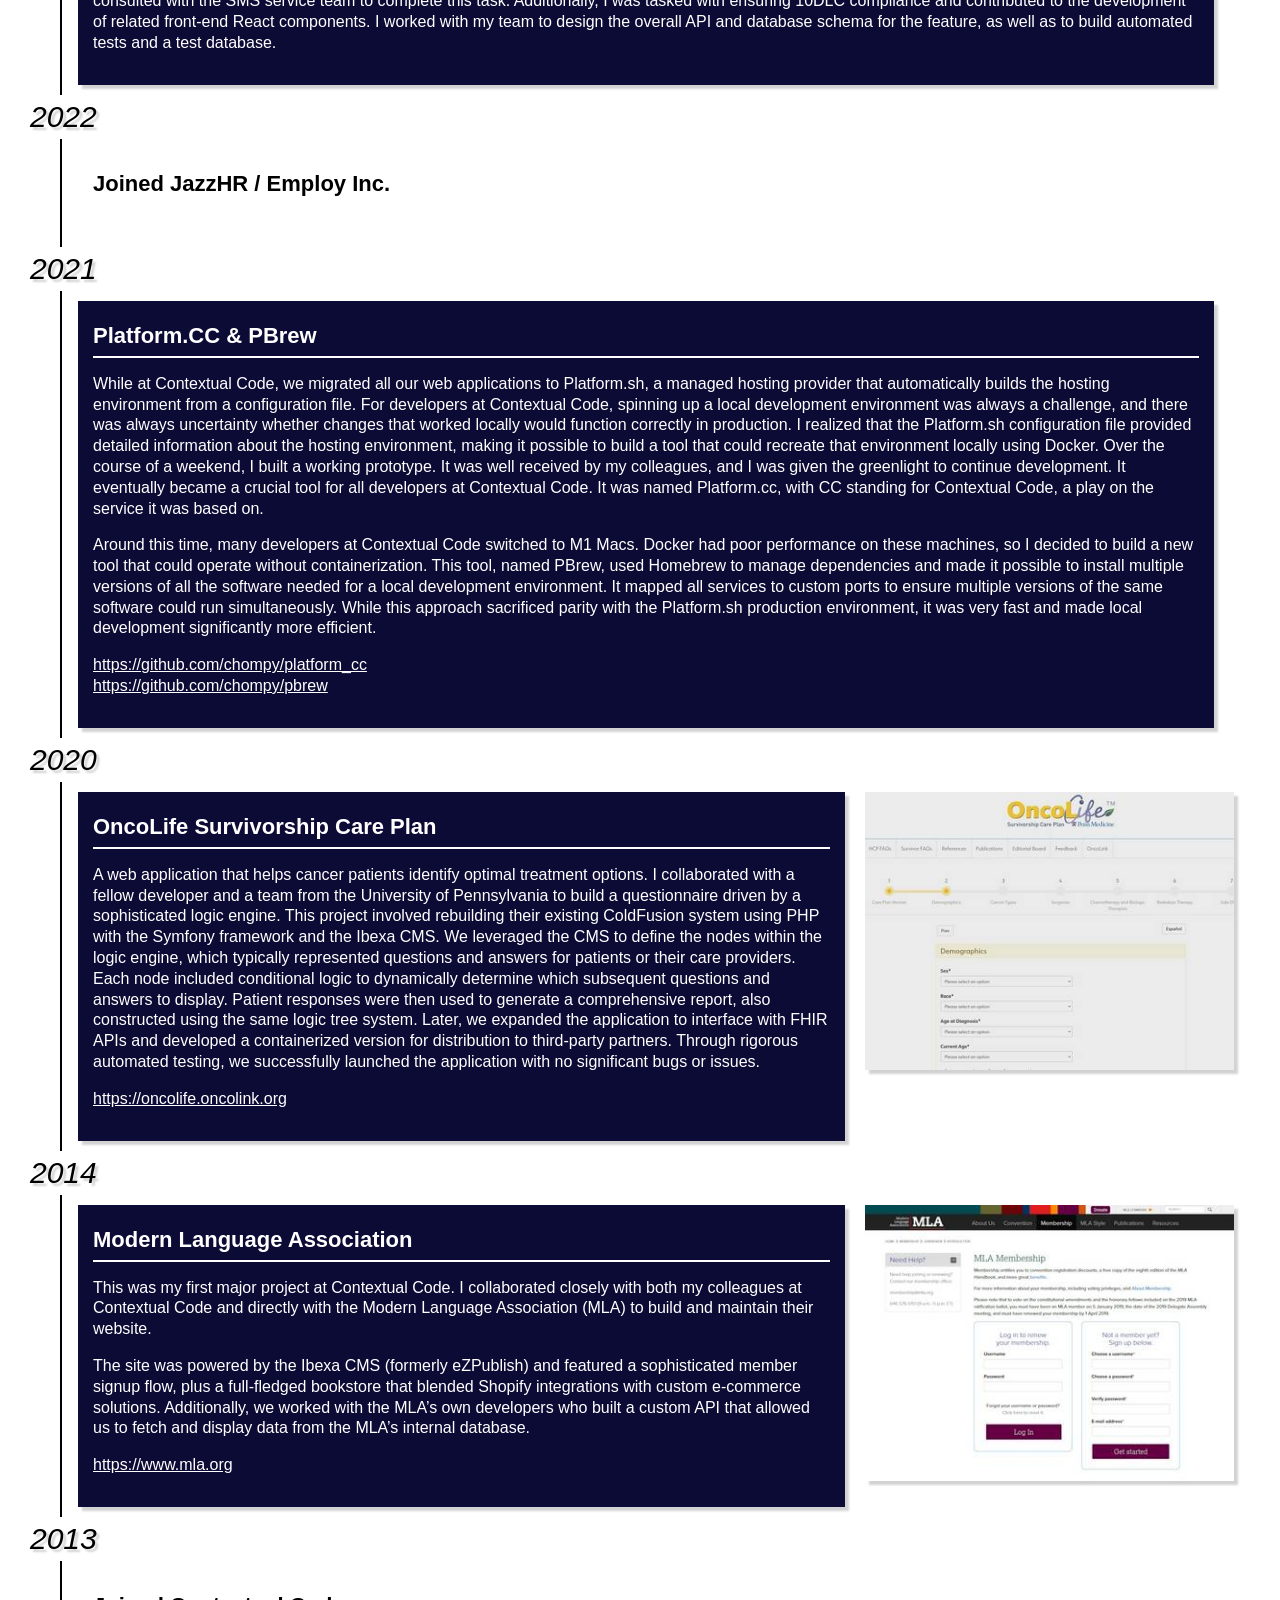
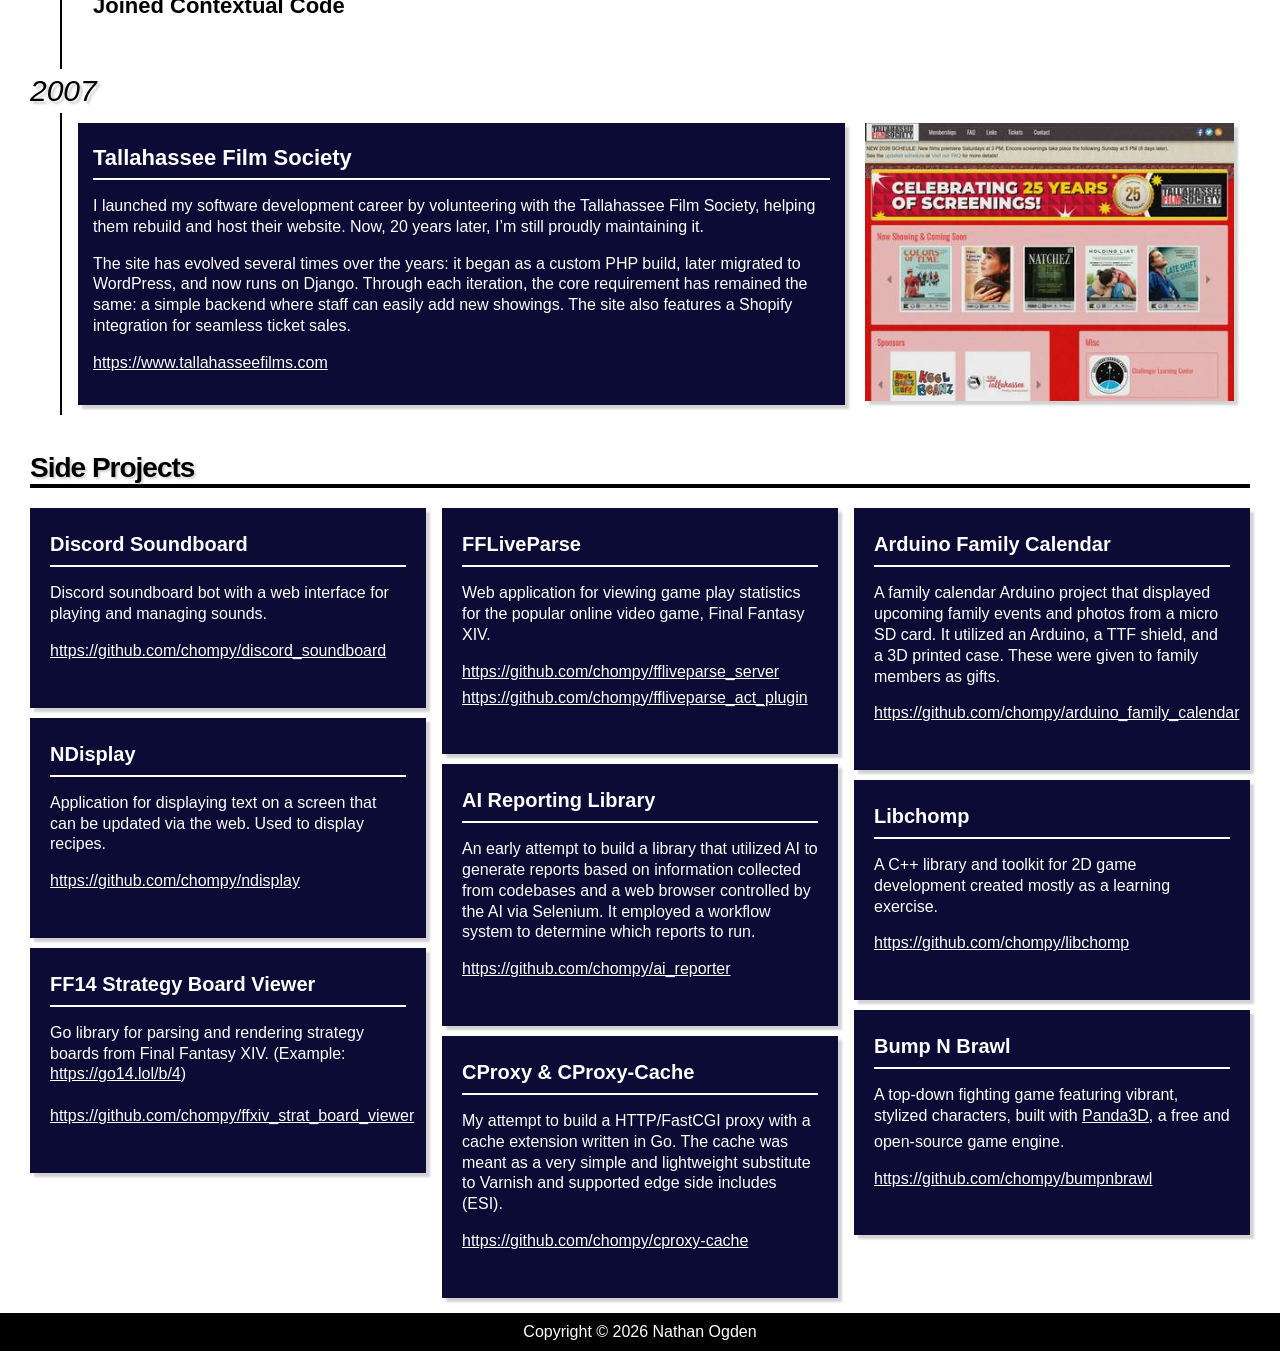
==== commit 01ebce14: "added new entry about my local llm server" ====
--- a/index.html
+++ b/index.html
@@ -3,7 +3,12 @@
 project with a commitment to delivering clean, maintainable code by combining deep technical
 expertise with a passion for solving complex problems. I am actively embracing AI and agentic coding workflows,
 leveraging these tools to accelerate development while applying my extensive experience to ensure quality,
-reliability, and sound architectural decisions.</div><div id=tl><h2>Professional Timeline</h2><div class=yr>2025</div><div class="evt t-"><div class=l><h3>Duarte AI</h3><p><p>I joined Duarte to help build and maintain Duarte AI, an AI-powered web application that assists users in creating persuasive presentations.<p>The application was built as a Next.js app hosted on Vercel, with two supporting microservices hosted on AWS ECS.<p>One microservice, the exporter (written in Python), converted LLM-generated slides into PPTX presentations. When I joined,
+reliability, and sound architectural decisions.</div><div id=tl><h2>Professional Timeline</h2><div class=yr>2026</div><div class="evt t-"><div class=l><h3>Built Local LLM Server</h3><p><p>I&rsquo;ve never been crazy at the prospect of sharing personal information with a 3rd party LLM provider. I also love to DIY, so the propsect of being able
+to run my own private local LLM, and have an coding agent running locally was very intriguing to me. In 2026 with the release of models like Qwen 3.6 27B
+(and now Qwen 3.8 27B) running a local coding agent became viable.<p>I decided to build a server for hosting a local LLM. I started with an old gaming desktop PC I had lying around and bought a used Nvidia Tesla P40 on
+Ebay. After lots of research, tinkering with software, and tuning configuration files I had a modest setup. It was slow but other than the cost of electricity
+it was free to run as much as I wanted. I could give it tasks to perform and let it run through the night.<p>I have been using this setup to build all my personally projects and have been doing some part-time work with it as well.<p>I created a Git repository with the model configuration and scripts I use:
+<a href=https://github.com/chompy/local_llm_tesla_p40>https://github.com/chompy/local_llm_tesla_p40</a></div></div><div class=yr>2025</div><div class="evt t-"><div class=l><h3>Duarte AI</h3><p><p>I joined Duarte to help build and maintain Duarte AI, an AI-powered web application that assists users in creating persuasive presentations.<p>The application was built as a Next.js app hosted on Vercel, with two supporting microservices hosted on AWS ECS.<p>One microservice, the exporter (written in Python), converted LLM-generated slides into PPTX presentations. When I joined,
 this service was broken and only partially implemented. I refactored and completed it, which required in-depth research
 into the structure of PPTX files and how to programmatically create and manipulate them.<p>The other microservice, the converter, transformed PPTX and PDF files into images. It used LibreOffice to convert PPTX to PDF
 and ImageMagick to render PDFs as slide images. We encountered an issue where fonts in the slide images did not match the
